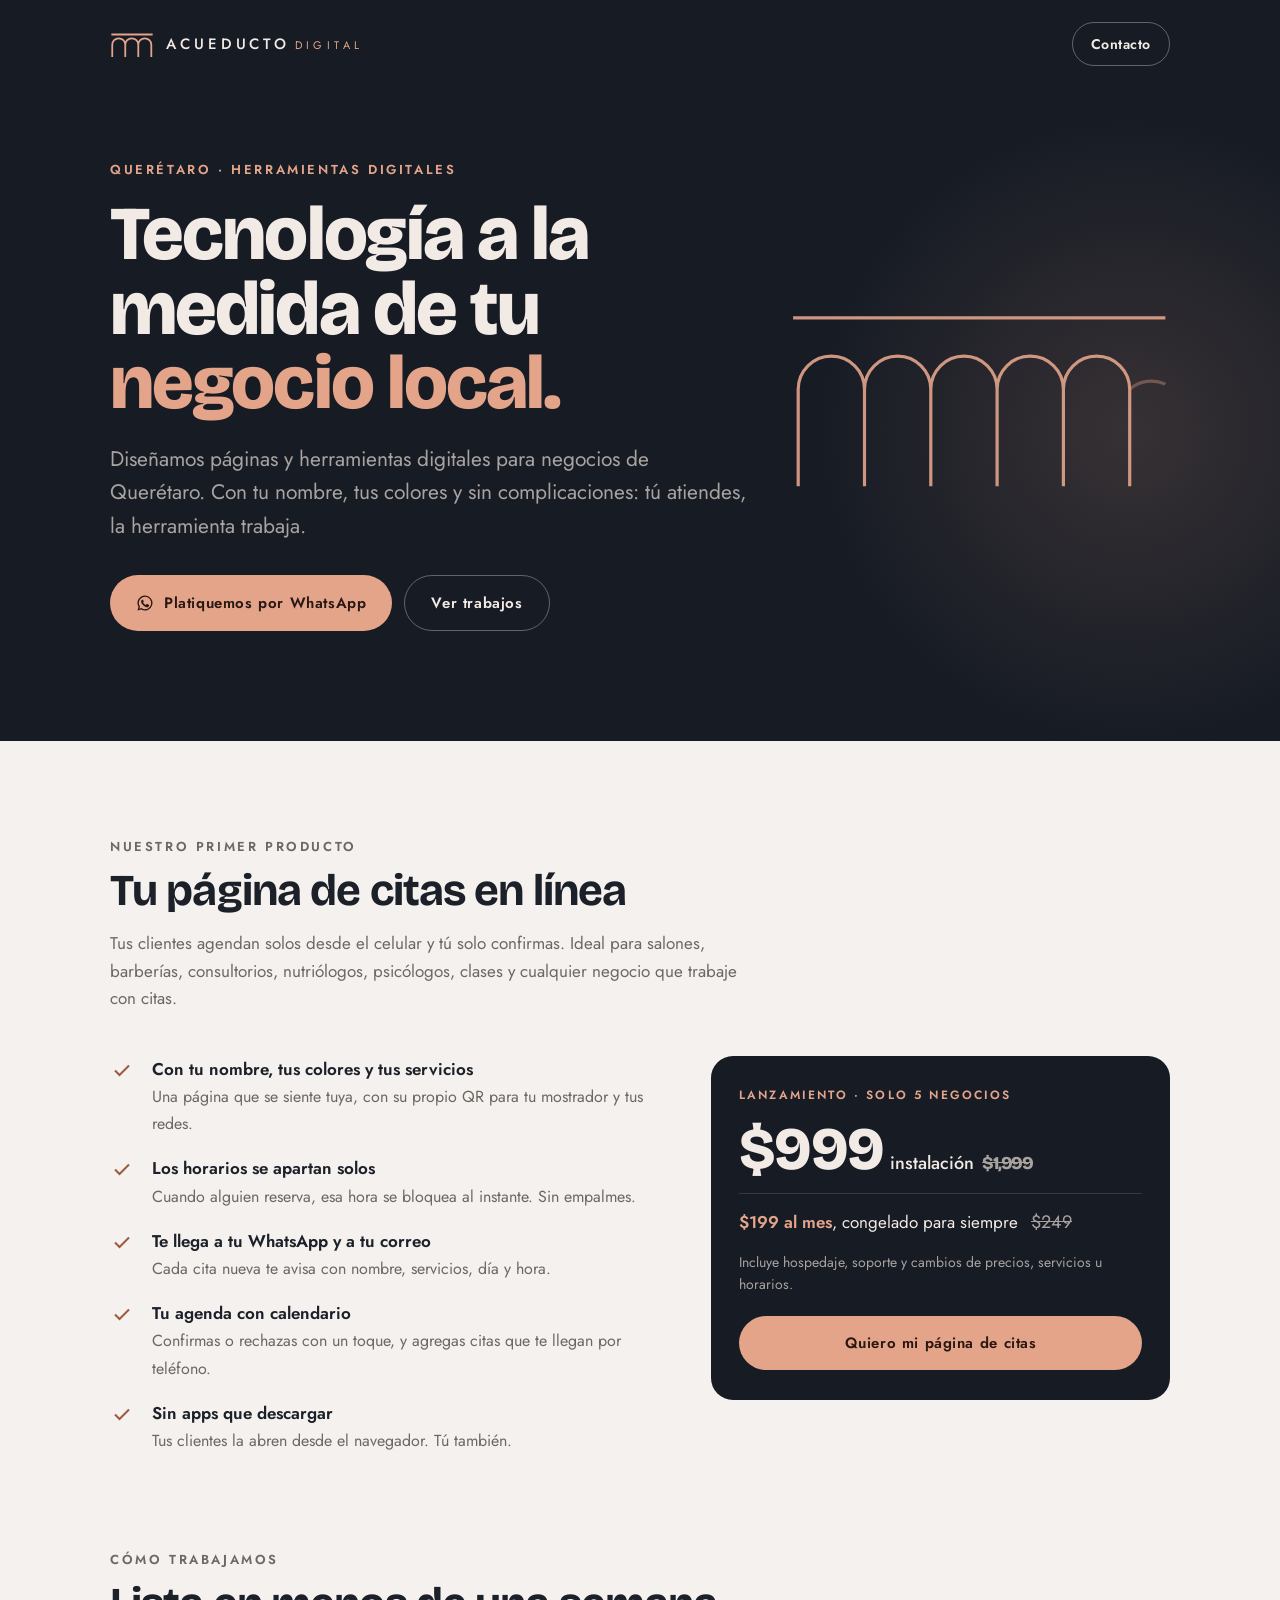
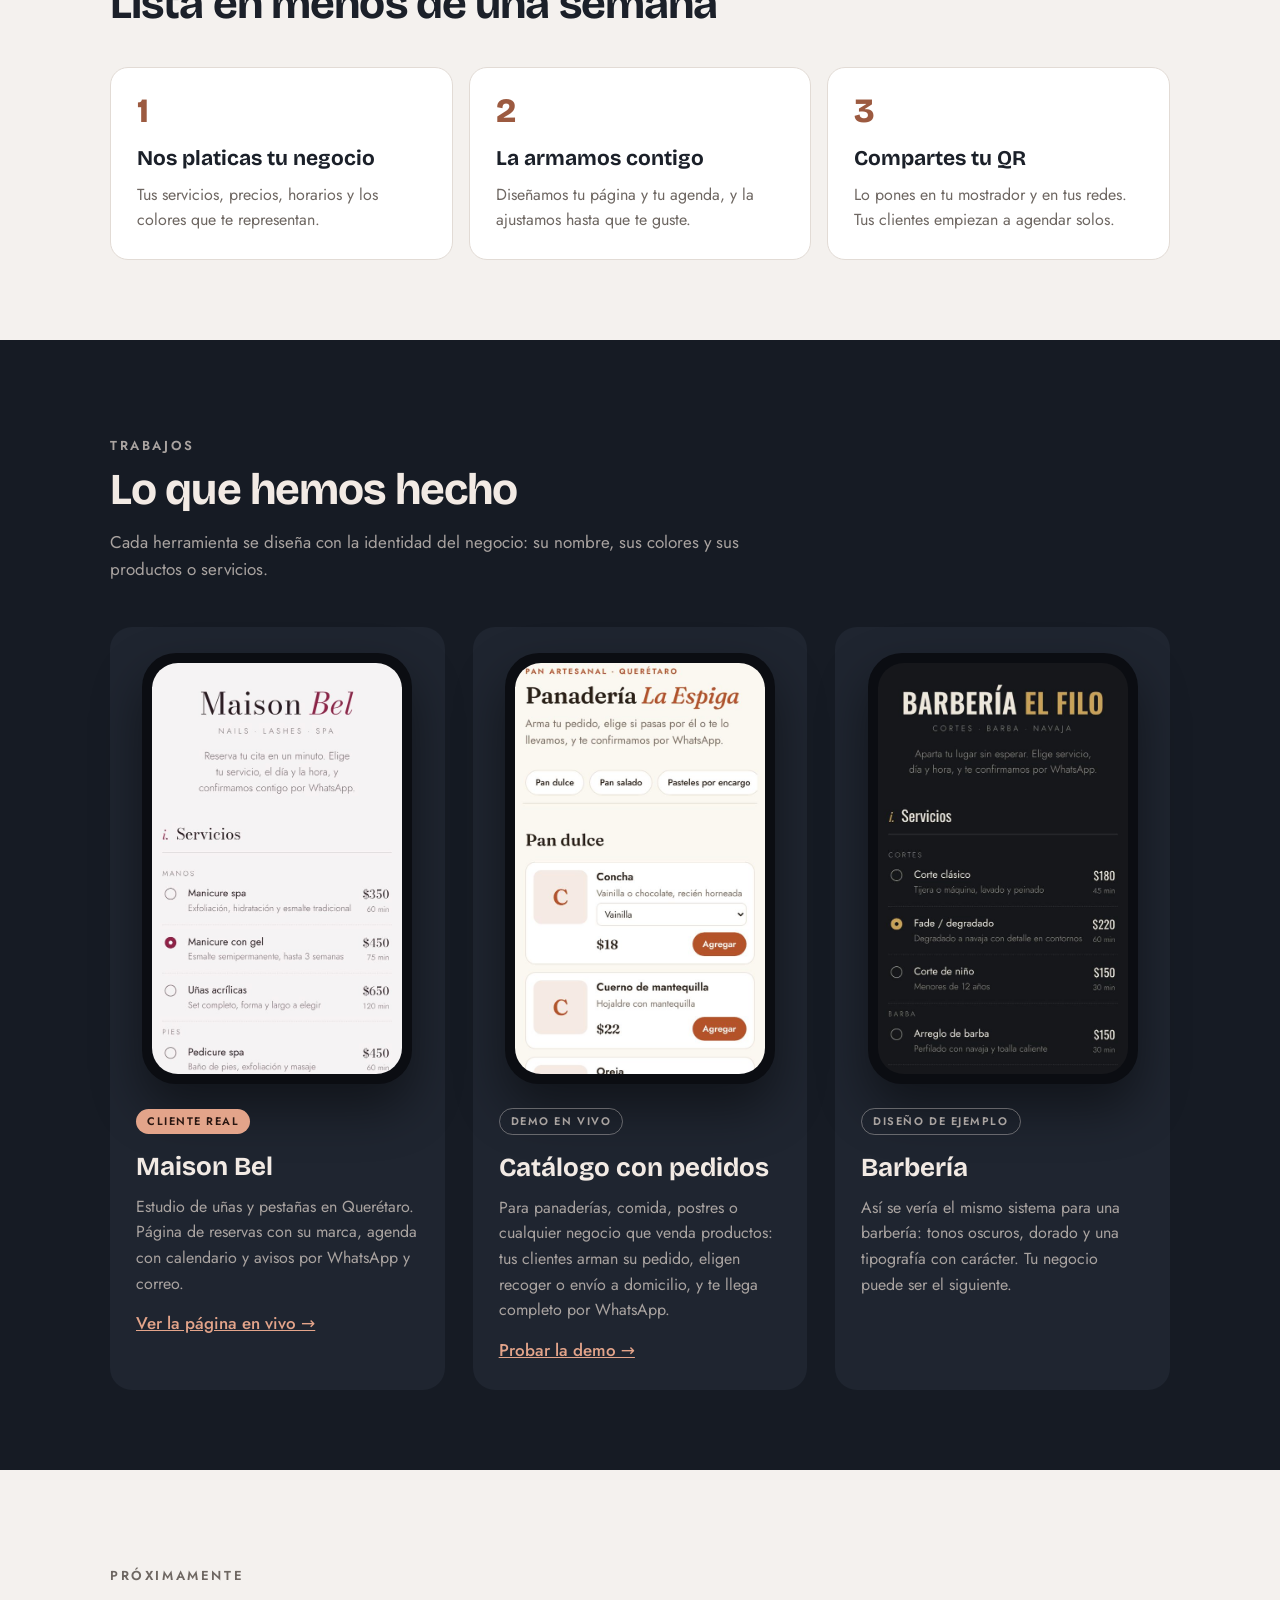
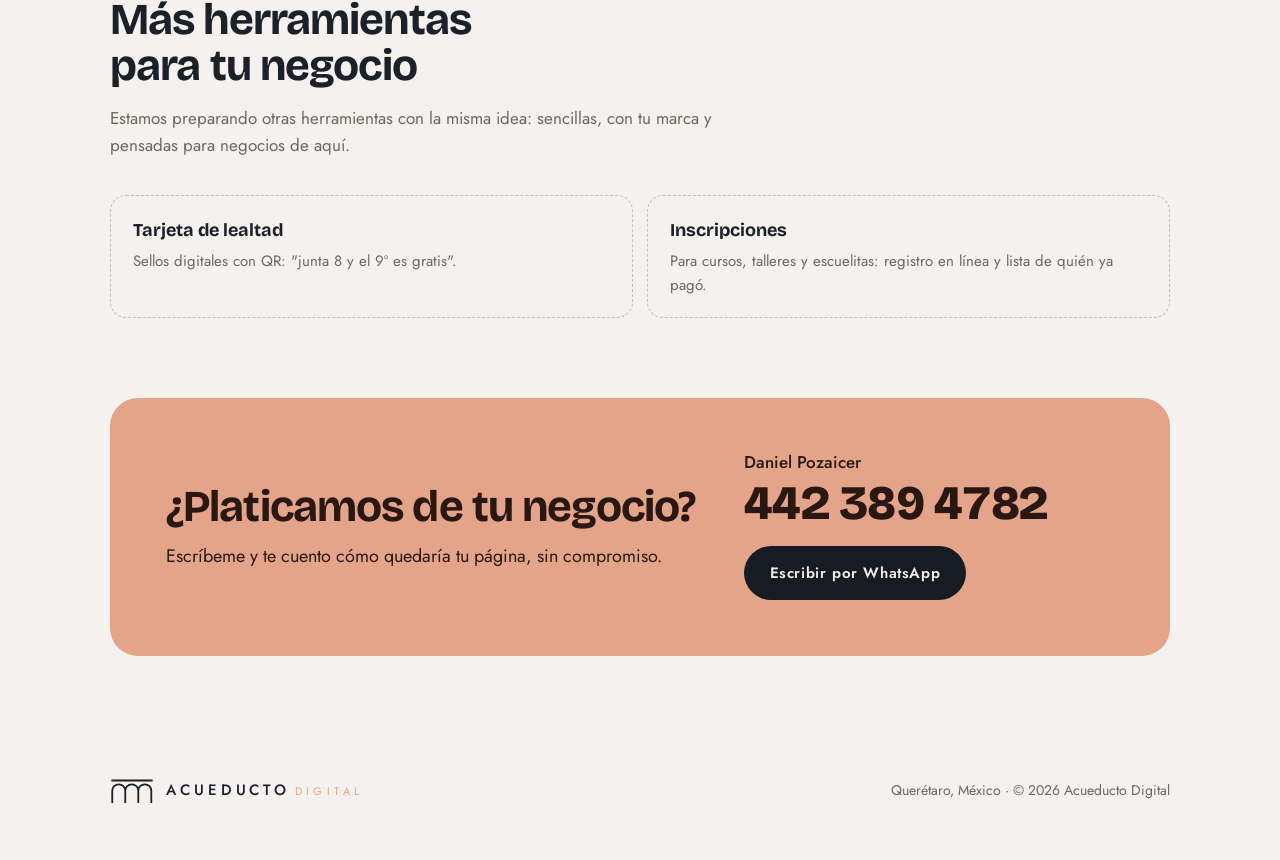
==== index.html @ 3a3e51dd "Initial files" ====
<!doctype html>
<html lang="es">
<head>
<meta charset="utf-8">
<meta name="viewport" content="width=device-width,initial-scale=1,viewport-fit=cover">
<title>Acueducto Digital · Herramientas digitales para negocios de Querétaro</title>
<meta name="description" content="Diseñamos páginas de citas y herramientas digitales a la medida para negocios de Querétaro. Con tu nombre, tus colores y sin complicaciones.">
<meta name="theme-color" content="#161B24">
<link rel="icon" href="data:image/svg+xml,%3Csvg xmlns='http://www.w3.org/2000/svg' viewBox='-12 -22 122 106'%3E%3Crect x='-12' y='-22' width='122' height='106' rx='22' fill='%23161B24'/%3E%3Cpath d='M3 10H95 M5 60V33A14.5 14.5 0 0 1 34 33V60 M34 33A14.5 14.5 0 0 1 63 33V60 M63 33A14.5 14.5 0 0 1 92 33V60' fill='none' stroke='%23E3A48A' stroke-width='6'/%3E%3C/svg%3E">
<link rel="preconnect" href="https://fonts.googleapis.com">
<link rel="preconnect" href="https://fonts.gstatic.com" crossorigin>
<link rel="stylesheet" href="https://fonts.googleapis.com/css2?family=Bricolage+Grotesque:opsz,wght@12..96,500;12..96,700;12..96,800&family=Jost:wght@300;400;500;600&display=swap">
<style>
/* Layout: noche (azul piedra) arriba, cantera clara abajo; una sola columna en celular, dos en escritorio */
:root {
  --night: #161B24;
  --night-2: #1F2530;
  --stone: #F4F1EE;
  --paper: #FFFFFF;
  --ink: #1B2029;
  --muted: #6E6762;
  --cantera: #E3A48A;
  --cantera-deep: #9C5A40;
  --on-night: #F2EAE4;
  --on-night-muted: #A9A3A0;
  --line: #E2DBD5;
  --display: "Bricolage Grotesque", "Arial Black", system-ui, sans-serif;
  --body: "Jost", "Futura", "Avenir Next", system-ui, sans-serif;
}
* { box-sizing: border-box; }
[hidden] { display: none !important; }
html { scroll-behavior: smooth; }
body { margin: 0; background: var(--stone); color: var(--ink); font-family: var(--body); font-size: 17px; line-height: 1.6; font-weight: 400; }
img { max-width: 100%; display: block; }
a { color: inherit; }
.wrap { max-width: 1100px; margin: 0 auto; padding-left: max(20px, env(safe-area-inset-left, 0px)); padding-right: max(20px, env(safe-area-inset-right, 0px)); }

/* Marca */
.brand { display: inline-flex; align-items: center; gap: 12px; text-decoration: none; }
.brand svg { width: 44px; height: auto; flex: none; }
.brand b { font-weight: 500; font-size: 15px; letter-spacing: .26em; }
.brand span { font-weight: 400; font-size: 11px; letter-spacing: .4em; color: var(--cantera); margin-left: .4em; }

/* Botones */
.btn { display: inline-flex; align-items: center; justify-content: center; gap: 10px; font-family: var(--body); font-weight: 600; font-size: 15px; letter-spacing: .04em; text-decoration: none; border-radius: 999px; padding: 15px 26px; transition: transform .15s, background .15s; }
.btn:hover { transform: translateY(-1px); }
.btn:focus-visible { outline: 2px solid var(--cantera); outline-offset: 3px; }
.btn-primary { background: var(--cantera); color: #2A1712; }
.btn-ghost { border: 1px solid rgba(242,234,228,.35); color: var(--on-night); }
.btn-dark { background: var(--night); color: var(--on-night); }
.btn svg { width: 18px; height: 18px; }

/* Encabezado + hero */
.hero { background: var(--night); color: var(--on-night); position: relative; overflow: hidden; }
.hero::after { content: ""; position: absolute; right: -200px; top: 80px; width: 700px; height: 700px; border-radius: 50%; background: radial-gradient(circle, rgba(227,164,138,.16), rgba(22,27,36,0) 65%); pointer-events: none; }
.top { display: flex; justify-content: space-between; align-items: center; gap: 16px; padding-block: 22px; position: relative; z-index: 1; }
.top .btn { padding: 10px 18px; font-size: 14px; }
.hero-grid { display: grid; gap: 40px; padding-block: 48px 72px; position: relative; z-index: 1; }
.eyebrow { font-size: 13px; font-weight: 600; letter-spacing: .2em; text-transform: uppercase; color: var(--cantera); margin: 0; }
h1 { font-family: var(--display); font-weight: 800; font-size: clamp(42px, 9vw, 76px); line-height: .98; letter-spacing: -.025em; margin: 16px 0 0; text-wrap: balance; }
h1 em { font-style: normal; color: var(--cantera); }
.lead { font-size: clamp(18px, 2.4vw, 21px); color: var(--on-night-muted); max-width: 34em; margin: 22px 0 0; }
.hero-actions { display: flex; flex-wrap: wrap; gap: 12px; margin-top: 32px; }
.arches { width: 100%; max-width: 440px; justify-self: center; align-self: center; color: var(--cantera); opacity: .9; }

/* Secciones */
section { padding-block: 80px; }
.sec-head { max-width: 640px; }
h2 { font-family: var(--display); font-weight: 700; font-size: clamp(30px, 5vw, 44px); line-height: 1.05; letter-spacing: -.02em; margin: 10px 0 0; text-wrap: balance; }
.sec-head p { color: var(--muted); margin: 16px 0 0; }
.kicker { font-size: 13px; font-weight: 600; letter-spacing: .2em; text-transform: uppercase; color: var(--cantera-deep); margin: 0; }

/* Producto */
.product { display: grid; gap: 40px; margin-top: 44px; align-items: start; }
.features { list-style: none; padding: 0; margin: 0; display: grid; gap: 18px; }
.features li { display: grid; grid-template-columns: 28px 1fr; gap: 14px; }
.features li svg { width: 24px; height: 24px; color: var(--cantera-deep); margin-top: 2px; }
.features b { display: block; font-weight: 600; }
.features span { color: var(--muted); font-size: 16px; }
.price { background: var(--night); color: var(--on-night); border-radius: 22px; padding: 30px 28px; display: flex; flex-direction: column; gap: 14px; }
.price .tagline { font-size: 12px; font-weight: 600; letter-spacing: .18em; text-transform: uppercase; color: var(--cantera); }
.price .big { font-family: var(--display); font-weight: 800; font-size: 60px; line-height: 1; letter-spacing: -.02em; }
.price .big small { font-family: var(--body); font-size: 18px; font-weight: 500; letter-spacing: 0; margin-left: 6px; }
.price s { color: var(--on-night-muted); font-size: 18px; margin-left: 8px; }
.price .row { font-size: 17px; border-top: 1px solid rgba(242,234,228,.14); padding-top: 14px; }
.price .row b { color: var(--cantera); font-weight: 600; }
.price .note { font-size: 14px; color: var(--on-night-muted); margin: 0; }
.price .btn { margin-top: 6px; }

/* Cómo funciona */
.steps { display: grid; gap: 16px; margin-top: 40px; counter-reset: s; }
.step { background: var(--paper); border: 1px solid var(--line); border-radius: 18px; padding: 26px; }
.step .n { font-family: var(--display); font-weight: 800; font-size: 34px; color: var(--cantera-deep); line-height: 1; }
.step h3 { font-family: var(--display); font-weight: 700; font-size: 21px; margin: 14px 0 6px; }
.step p { margin: 0; color: var(--muted); font-size: 16px; }

/* Trabajos */
.work { background: var(--night); color: var(--on-night); }
.work .sec-head p { color: var(--on-night-muted); }
.work .kicker { color: var(--cantera); }
.cases { display: grid; gap: 28px; margin-top: 44px; }
.case { background: var(--night-2); border-radius: 22px; padding: 26px; display: grid; gap: 22px; align-content: start; }
.case .phone { background: #0b0d12; border-radius: 34px; padding: 10px; width: 100%; max-width: 270px; justify-self: center; box-shadow: 0 24px 50px rgba(0,0,0,.45); }
.case .phone .screen { border-radius: 26px; overflow: hidden; aspect-ratio: 390 / 640; position: relative; }
.case .phone img { position: absolute; inset: 0; width: 100%; height: 100%; object-fit: cover; object-position: top; }
.case .badge { display: inline-block; font-size: 11px; font-weight: 600; letter-spacing: .14em; text-transform: uppercase; border-radius: 999px; padding: 4px 11px; }
.badge.real { background: var(--cantera); color: #2A1712; }
.badge.demo { border: 1px solid rgba(242,234,228,.35); color: var(--on-night-muted); }
.case h3 { font-family: var(--display); font-weight: 700; font-size: 26px; margin: 12px 0 6px; }
.case p { margin: 0; color: var(--on-night-muted); font-size: 16px; }
.case a.link { display: inline-block; margin-top: 14px; color: var(--cantera); font-weight: 500; }

/* Próximamente */
.more { display: grid; gap: 14px; margin-top: 36px; }
.more div { border: 1px dashed #CBBFB6; border-radius: 16px; padding: 20px 22px; }
.more b { font-family: var(--display); font-weight: 700; font-size: 18px; }
.more span { display: block; color: var(--muted); font-size: 15px; margin-top: 4px; }

/* Contacto */
.contact { background: var(--cantera); color: #2A1712; border-radius: 28px; padding: 44px 30px; display: grid; gap: 22px; }
.contact h2 { margin: 0; }
.contact p { margin: 0; font-size: 18px; }
.contact .who { font-family: var(--display); font-weight: 800; font-size: clamp(32px, 6vw, 48px); line-height: 1.05; letter-spacing: -.01em; font-variant-numeric: tabular-nums; }
.contact .who small { display: block; font-family: var(--body); font-weight: 500; font-size: 17px; letter-spacing: 0; margin-bottom: 6px; }
.contact .acts { display: flex; flex-wrap: wrap; gap: 12px; }

footer { padding-block: 40px 56px; color: var(--muted); font-size: 14px; display: flex; flex-wrap: wrap; gap: 14px; justify-content: space-between; align-items: center; }
footer .brand b { color: var(--ink); }

@media (min-width: 820px) {
  .hero-grid { grid-template-columns: 1.25fr .75fr; padding-block: 72px 110px; }
  .product { grid-template-columns: 1.1fr .9fr; }
  .steps { grid-template-columns: repeat(3, 1fr); }
  .cases { grid-template-columns: repeat(3, 1fr); }
  .case { grid-template-columns: 1fr; }
  .more { grid-template-columns: repeat(2, 1fr); }
  .contact { grid-template-columns: 1.2fr .8fr; align-items: center; padding: 56px; }
}
@media (prefers-reduced-motion: reduce) { html { scroll-behavior: auto; } .btn { transition: none; } }
</style>
</head>
<body>

<header class="hero">
  <div class="wrap">
    <div class="top">
      <a class="brand" href="#" aria-label="Acueducto Digital, inicio">
        <svg viewBox="0 0 98 62" aria-hidden="true"><path d="M3 10H95 M5 60V33A14.5 14.5 0 0 1 34 33V60 M34 33A14.5 14.5 0 0 1 63 33V60 M63 33A14.5 14.5 0 0 1 92 33V60" fill="none" stroke="#E3A48A" stroke-width="4"/></svg>
        <b>ACUEDUCTO<span>DIGITAL</span></b>
      </a>
      <a class="btn btn-ghost" href="#contacto">Contacto</a>
    </div>
    <div class="hero-grid">
      <div>
        <p class="eyebrow">Querétaro · Herramientas digitales</p>
        <h1>Tecnología a la medida de tu <em>negocio local.</em></h1>
        <p class="lead">Diseñamos páginas y herramientas digitales para negocios de Querétaro. Con tu nombre, tus colores y sin complicaciones: tú atiendes, la herramienta trabaja.</p>
        <div class="hero-actions">
          <a class="btn btn-primary wa" href="#" target="_blank" rel="noopener">
            <svg viewBox="0 0 24 24" fill="currentColor" aria-hidden="true"><path d="M12 2a10 10 0 0 0-8.6 15.1L2 22l5-1.3A10 10 0 1 0 12 2Zm0 18.2a8.2 8.2 0 0 1-4.2-1.2l-.3-.2-3 .8.8-2.9-.2-.3A8.2 8.2 0 1 1 12 20.2Zm4.5-6.1c-.2-.1-1.5-.7-1.7-.8-.2-.1-.4-.1-.6.1l-.8 1c-.1.2-.3.2-.5.1a6.7 6.7 0 0 1-3.3-2.9c-.3-.4.2-.4.7-1.3.1-.2 0-.3 0-.4l-.8-1.8c-.2-.5-.4-.4-.6-.4h-.5a1 1 0 0 0-.7.3 3 3 0 0 0-.9 2.2 5.2 5.2 0 0 0 1.1 2.7 11.8 11.8 0 0 0 4.5 4c1.7.7 2.3.8 3.1.6.5-.1 1.5-.6 1.7-1.2.2-.6.2-1.1.2-1.2-.1-.1-.2-.2-.4-.3Z"/></svg>
            Platiquemos por WhatsApp
          </a>
          <a class="btn btn-ghost" href="#trabajos">Ver trabajos</a>
        </div>
      </div>
      <svg class="arches" viewBox="0 0 300 150" aria-hidden="true">
        <path d="M4 14H296" fill="none" stroke="currentColor" stroke-width="2.5"/>
        <path d="M8 146V70A26 26 0 0 1 60 70V146 M60 70A26 26 0 0 1 112 70V146 M112 70A26 26 0 0 1 164 70V146 M164 70A26 26 0 0 1 216 70V146 M216 70A26 26 0 0 1 268 70V146" fill="none" stroke="currentColor" stroke-width="2.5"/>
        <path d="M268 70A26 26 0 0 1 296 66" fill="none" stroke="currentColor" stroke-width="2.5" opacity=".4"/>
      </svg>
    </div>
  </div>
</header>

<main>
  <section id="citas">
    <div class="wrap">
      <div class="sec-head">
        <p class="kicker">Nuestro primer producto</p>
        <h2>Tu página de citas en línea</h2>
        <p>Tus clientes agendan solos desde el celular y tú solo confirmas. Ideal para salones, barberías, consultorios, nutriólogos, psicólogos, clases y cualquier negocio que trabaje con citas.</p>
      </div>
      <div class="product">
        <ul class="features">
          <li><svg viewBox="0 0 24 24" fill="none" stroke="currentColor" stroke-width="2"><path d="M5 12.5l4.5 4.5L19 7.5"/></svg><div><b>Con tu nombre, tus colores y tus servicios</b><span>Una página que se siente tuya, con su propio QR para tu mostrador y tus redes.</span></div></li>
          <li><svg viewBox="0 0 24 24" fill="none" stroke="currentColor" stroke-width="2"><path d="M5 12.5l4.5 4.5L19 7.5"/></svg><div><b>Los horarios se apartan solos</b><span>Cuando alguien reserva, esa hora se bloquea al instante. Sin empalmes.</span></div></li>
          <li><svg viewBox="0 0 24 24" fill="none" stroke="currentColor" stroke-width="2"><path d="M5 12.5l4.5 4.5L19 7.5"/></svg><div><b>Te llega a tu WhatsApp y a tu correo</b><span>Cada cita nueva te avisa con nombre, servicios, día y hora.</span></div></li>
          <li><svg viewBox="0 0 24 24" fill="none" stroke="currentColor" stroke-width="2"><path d="M5 12.5l4.5 4.5L19 7.5"/></svg><div><b>Tu agenda con calendario</b><span>Confirmas o rechazas con un toque, y agregas citas que te llegan por teléfono.</span></div></li>
          <li><svg viewBox="0 0 24 24" fill="none" stroke="currentColor" stroke-width="2"><path d="M5 12.5l4.5 4.5L19 7.5"/></svg><div><b>Sin apps que descargar</b><span>Tus clientes la abren desde el navegador. Tú también.</span></div></li>
        </ul>
        <div class="price">
          <span class="tagline">Lanzamiento · solo 5 negocios</span>
          <div class="big">$999<small>instalación</small><s>$1,999</s></div>
          <div class="row"><b>$199 al mes</b>, congelado para siempre <s>$249</s></div>
          <p class="note">Incluye hospedaje, soporte y cambios de precios, servicios u horarios.</p>
          <a class="btn btn-primary wa" data-msg="Hola Daniel, me interesa la página de citas para mi negocio." href="#" target="_blank" rel="noopener">Quiero mi página de citas</a>
        </div>
      </div>
    </div>
  </section>

  <section style="padding-top:0">
    <div class="wrap">
      <div class="sec-head">
        <p class="kicker">Cómo trabajamos</p>
        <h2>Lista en menos de una semana</h2>
      </div>
      <div class="steps">
        <div class="step"><div class="n">1</div><h3>Nos platicas tu negocio</h3><p>Tus servicios, precios, horarios y los colores que te representan.</p></div>
        <div class="step"><div class="n">2</div><h3>La armamos contigo</h3><p>Diseñamos tu página y tu agenda, y la ajustamos hasta que te guste.</p></div>
        <div class="step"><div class="n">3</div><h3>Compartes tu QR</h3><p>Lo pones en tu mostrador y en tus redes. Tus clientes empiezan a agendar solos.</p></div>
      </div>
    </div>
  </section>

  <section class="work" id="trabajos">
    <div class="wrap">
      <div class="sec-head">
        <p class="kicker">Trabajos</p>
        <h2>Lo que hemos hecho</h2>
        <p>Cada herramienta se diseña con la identidad del negocio: su nombre, sus colores y sus productos o servicios.</p>
      </div>
      <div class="cases">
        <article class="case">
          <div class="phone"><div class="screen"><img src="img/maison-bel.jpg" alt="Página de reservas de Maison Bel: servicios de manos, pies y pestañas con precios" loading="lazy"></div></div>
          <div>
            <span class="badge real">Cliente real</span>
            <h3>Maison Bel</h3>
            <p>Estudio de uñas y pestañas en Querétaro. Página de reservas con su marca, agenda con calendario y avisos por WhatsApp y correo.</p>
            <a class="link" href="https://maisonbel.netlify.app" target="_blank" rel="noopener">Ver la página en vivo →</a>
          </div>
        </article>
        <article class="case">
          <div class="phone"><div class="screen"><img src="img/catalogo-ejemplo.jpg" alt="Catálogo de ejemplo de una panadería con productos, precios y botón para agregar" loading="lazy"></div></div>
          <div>
            <span class="badge demo">Demo en vivo</span>
            <h3>Catálogo con pedidos</h3>
            <p>Para panaderías, comida, postres o cualquier negocio que venda productos: tus clientes arman su pedido, eligen recoger o envío a domicilio, y te llega completo por WhatsApp.</p>
            <a class="link" href="https://la-espiga.pages.dev" target="_blank" rel="noopener">Probar la demo →</a>
          </div>
        </article>
        <article class="case">
          <div class="phone"><div class="screen"><img src="img/barberia-ejemplo.jpg" alt="Diseño de ejemplo para una barbería: cortes, fade y barba con precios" loading="lazy"></div></div>
          <div>
            <span class="badge demo">Diseño de ejemplo</span>
            <h3>Barbería</h3>
            <p>Así se vería el mismo sistema para una barbería: tonos oscuros, dorado y una tipografía con carácter. Tu negocio puede ser el siguiente.</p>
          </div>
        </article>
      </div>
    </div>
  </section>

  <section>
    <div class="wrap">
      <div class="sec-head">
        <p class="kicker">Próximamente</p>
        <h2>Más herramientas para tu negocio</h2>
        <p>Estamos preparando otras herramientas con la misma idea: sencillas, con tu marca y pensadas para negocios de aquí.</p>
      </div>
      <div class="more">
        <div><b>Tarjeta de lealtad</b><span>Sellos digitales con QR: "junta 8 y el 9º es gratis".</span></div>
        <div><b>Inscripciones</b><span>Para cursos, talleres y escuelitas: registro en línea y lista de quién ya pagó.</span></div>
      </div>
    </div>
  </section>

  <section id="contacto" style="padding-top:0">
    <div class="wrap">
      <div class="contact">
        <div>
          <h2>¿Platicamos de tu negocio?</h2>
          <p style="margin-top:12px">Escríbeme y te cuento cómo quedaría tu página, sin compromiso.</p>
        </div>
        <div style="display:grid;gap:18px">
          <div class="who"><small>Daniel Pozaicer</small>442 389 4782</div>
          <div class="acts">
            <a class="btn btn-dark wa" href="#" target="_blank" rel="noopener">Escribir por WhatsApp</a>
          </div>
        </div>
      </div>
    </div>
  </section>
</main>

<footer class="wrap">
  <a class="brand" href="#" aria-label="Acueducto Digital">
    <svg viewBox="0 0 98 62" aria-hidden="true"><path d="M3 10H95 M5 60V33A14.5 14.5 0 0 1 34 33V60 M34 33A14.5 14.5 0 0 1 63 33V60 M63 33A14.5 14.5 0 0 1 92 33V60" fill="none" stroke="#1B2029" stroke-width="4"/></svg>
    <b>ACUEDUCTO<span>DIGITAL</span></b>
  </a>
  <span>Querétaro, México · © <span id="yr"></span> Acueducto Digital</span>
</footer>

<script>
const WA = "524423894782";
const DEFAULT_MSG = "Hola Daniel, vi la página de Acueducto Digital y me gustaría saber más.";
document.querySelectorAll("a.wa").forEach(a => {
  a.href = "https://wa.me/" + WA + "?text=" + encodeURIComponent(a.dataset.msg || DEFAULT_MSG);
});
document.getElementById("yr").textContent = new Date().getFullYear();
</script>
</body>
</html>
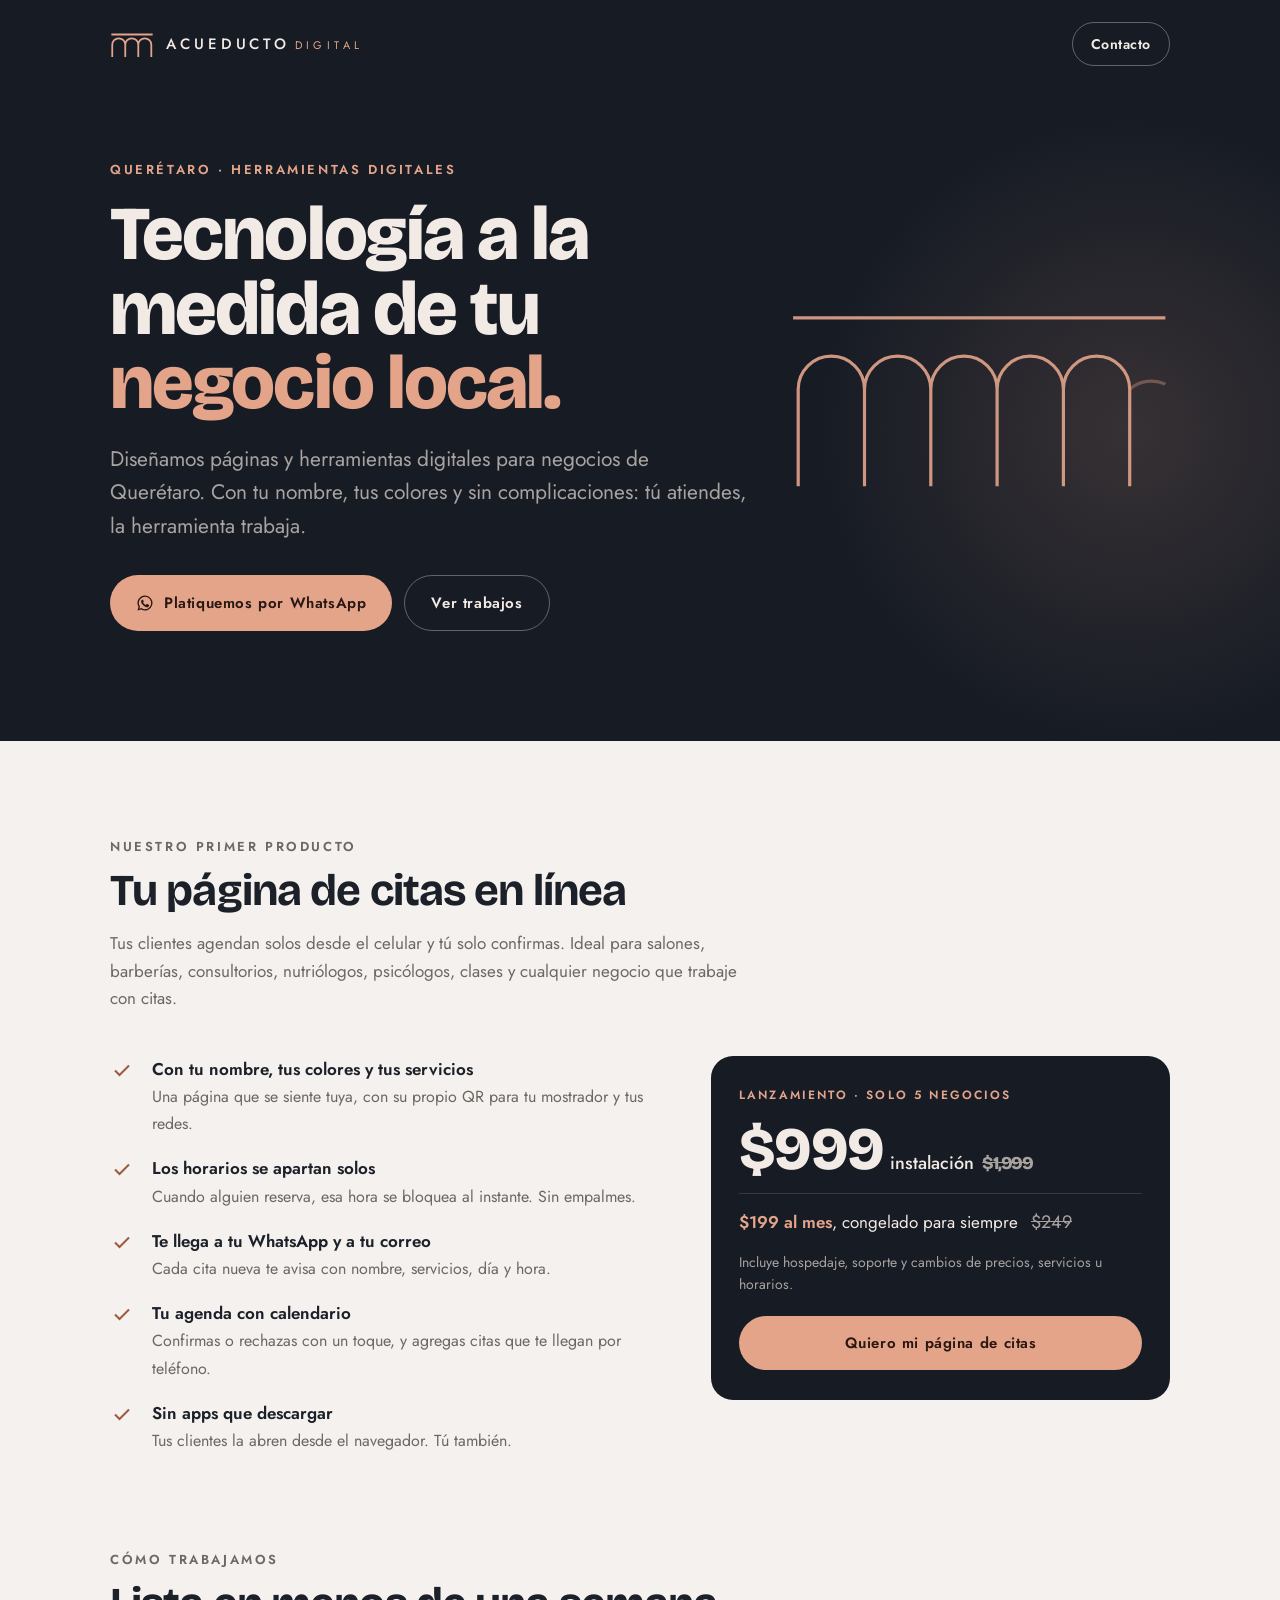
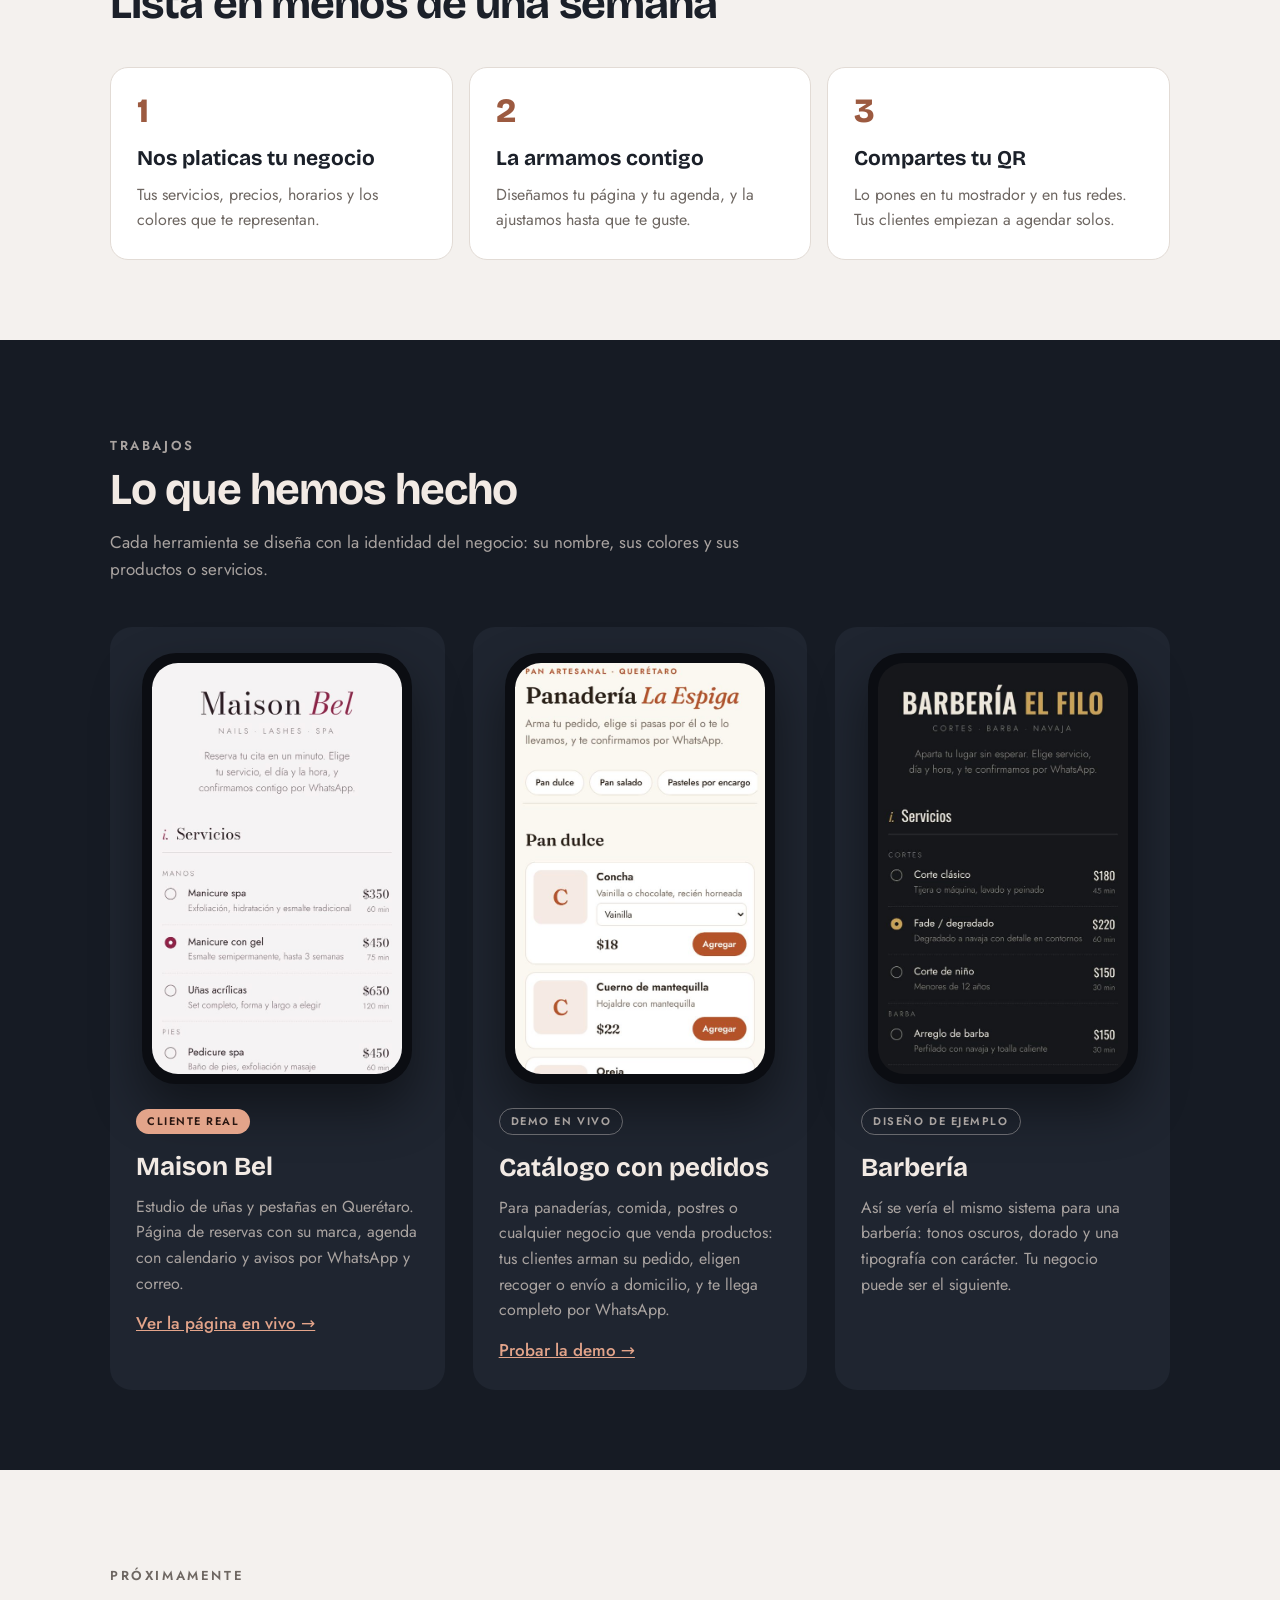
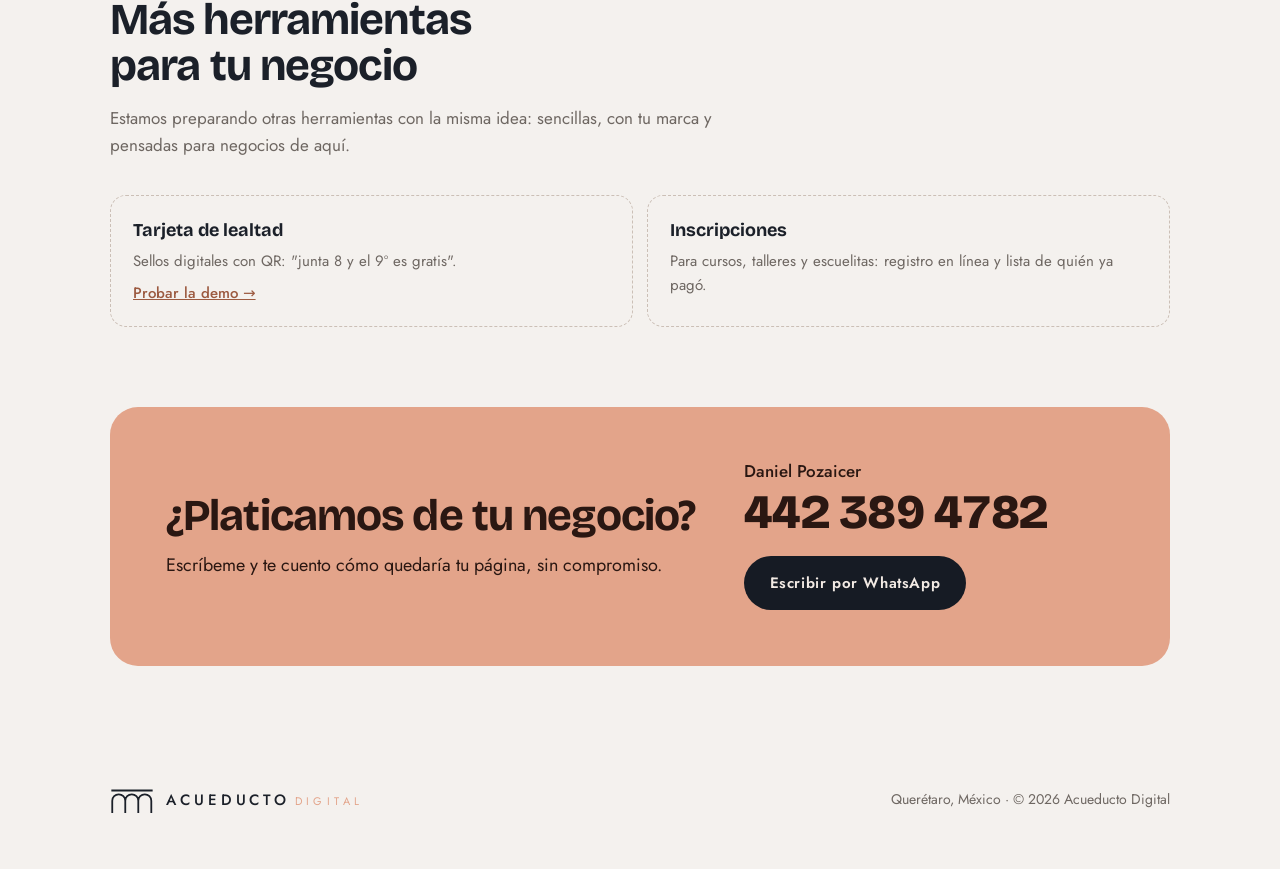
==== commit 6d3bd981: "Add loyalty punch card prototype (Tarjeta de lealtad) Standalone demo with customer and register vie" ====
--- a/index.html
+++ b/index.html
@@ -259,7 +259,7 @@
         <p>Estamos preparando otras herramientas con la misma idea: sencillas, con tu marca y pensadas para negocios de aquí.</p>
       </div>
       <div class="more">
-        <div><b>Tarjeta de lealtad</b><span>Sellos digitales con QR: "junta 8 y el 9º es gratis".</span></div>
+        <div><b>Tarjeta de lealtad</b><span>Sellos digitales con QR: "junta 8 y el 9º es gratis".</span><a href="tarjeta-lealtad/" style="display:inline-block;margin-top:8px;color:var(--cantera-deep);font-weight:500;font-size:15px">Probar la demo →</a></div>
         <div><b>Inscripciones</b><span>Para cursos, talleres y escuelitas: registro en línea y lista de quién ya pagó.</span></div>
       </div>
     </div>
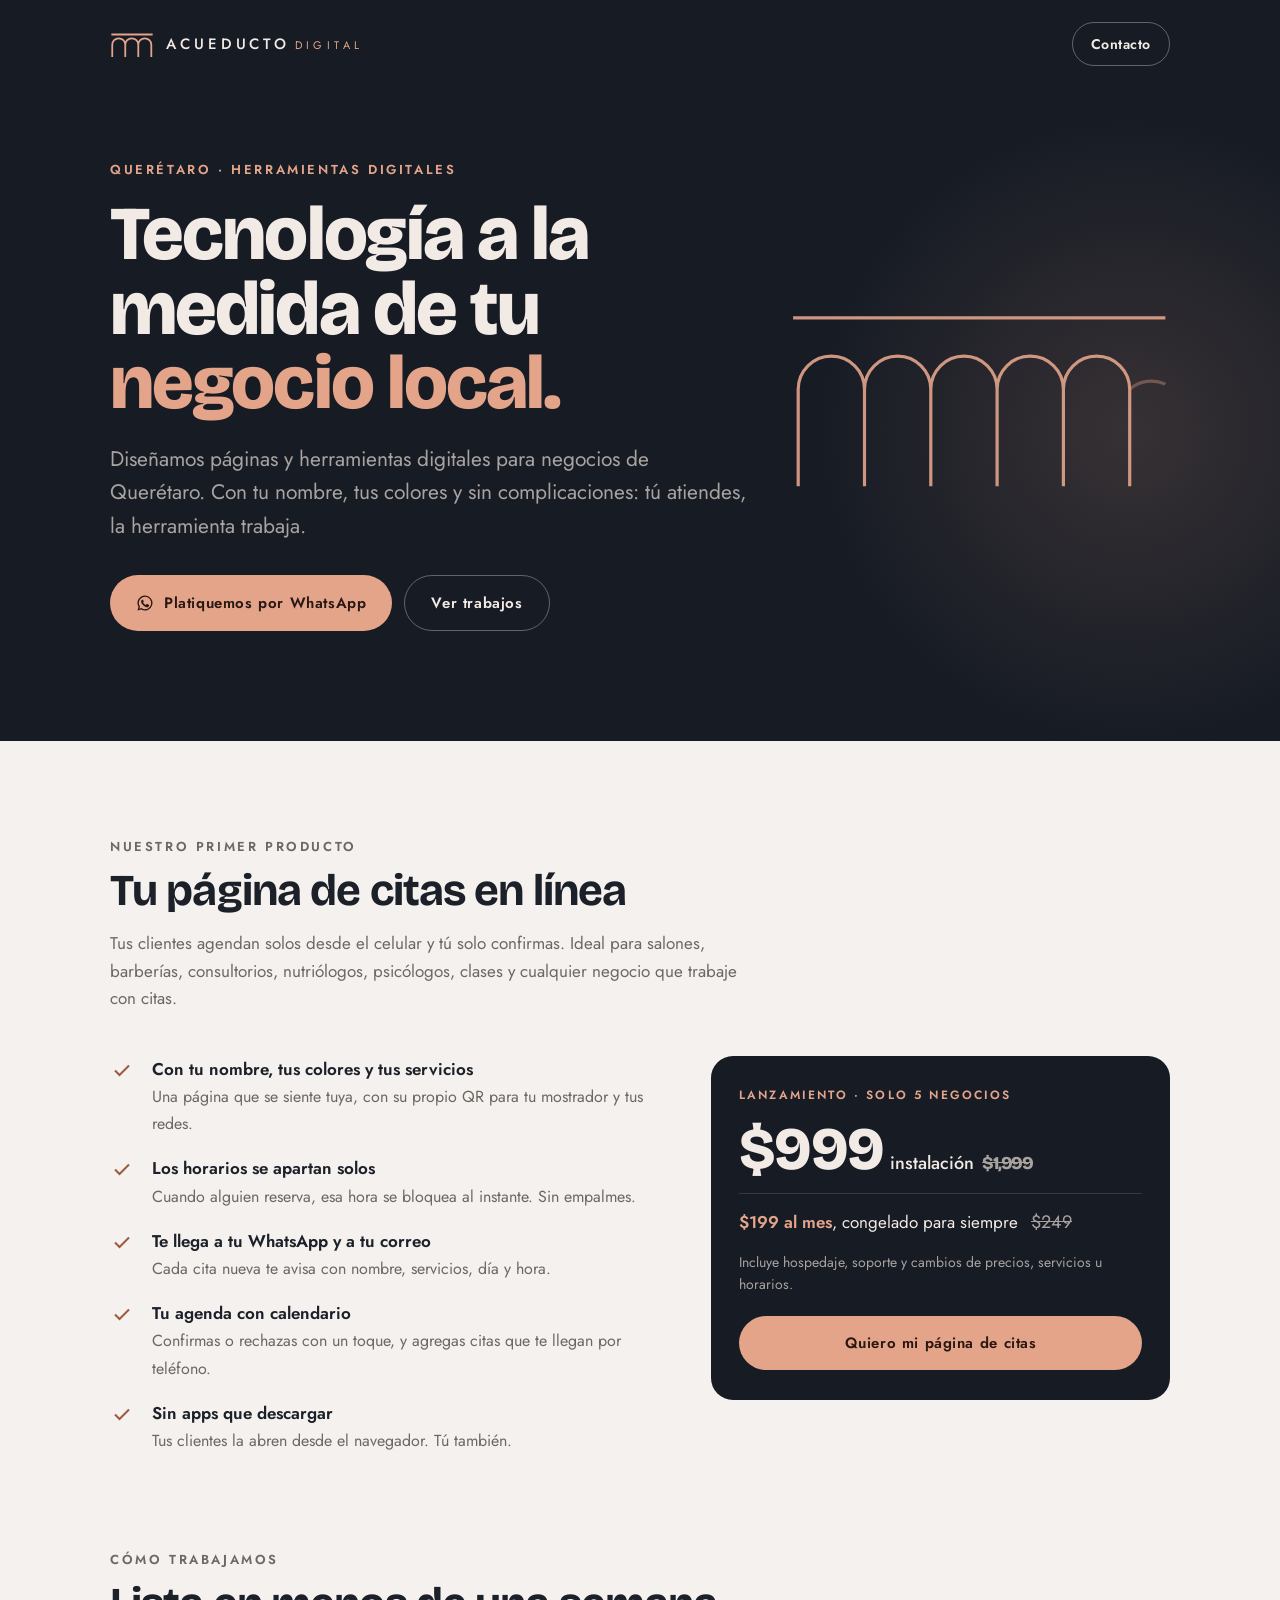
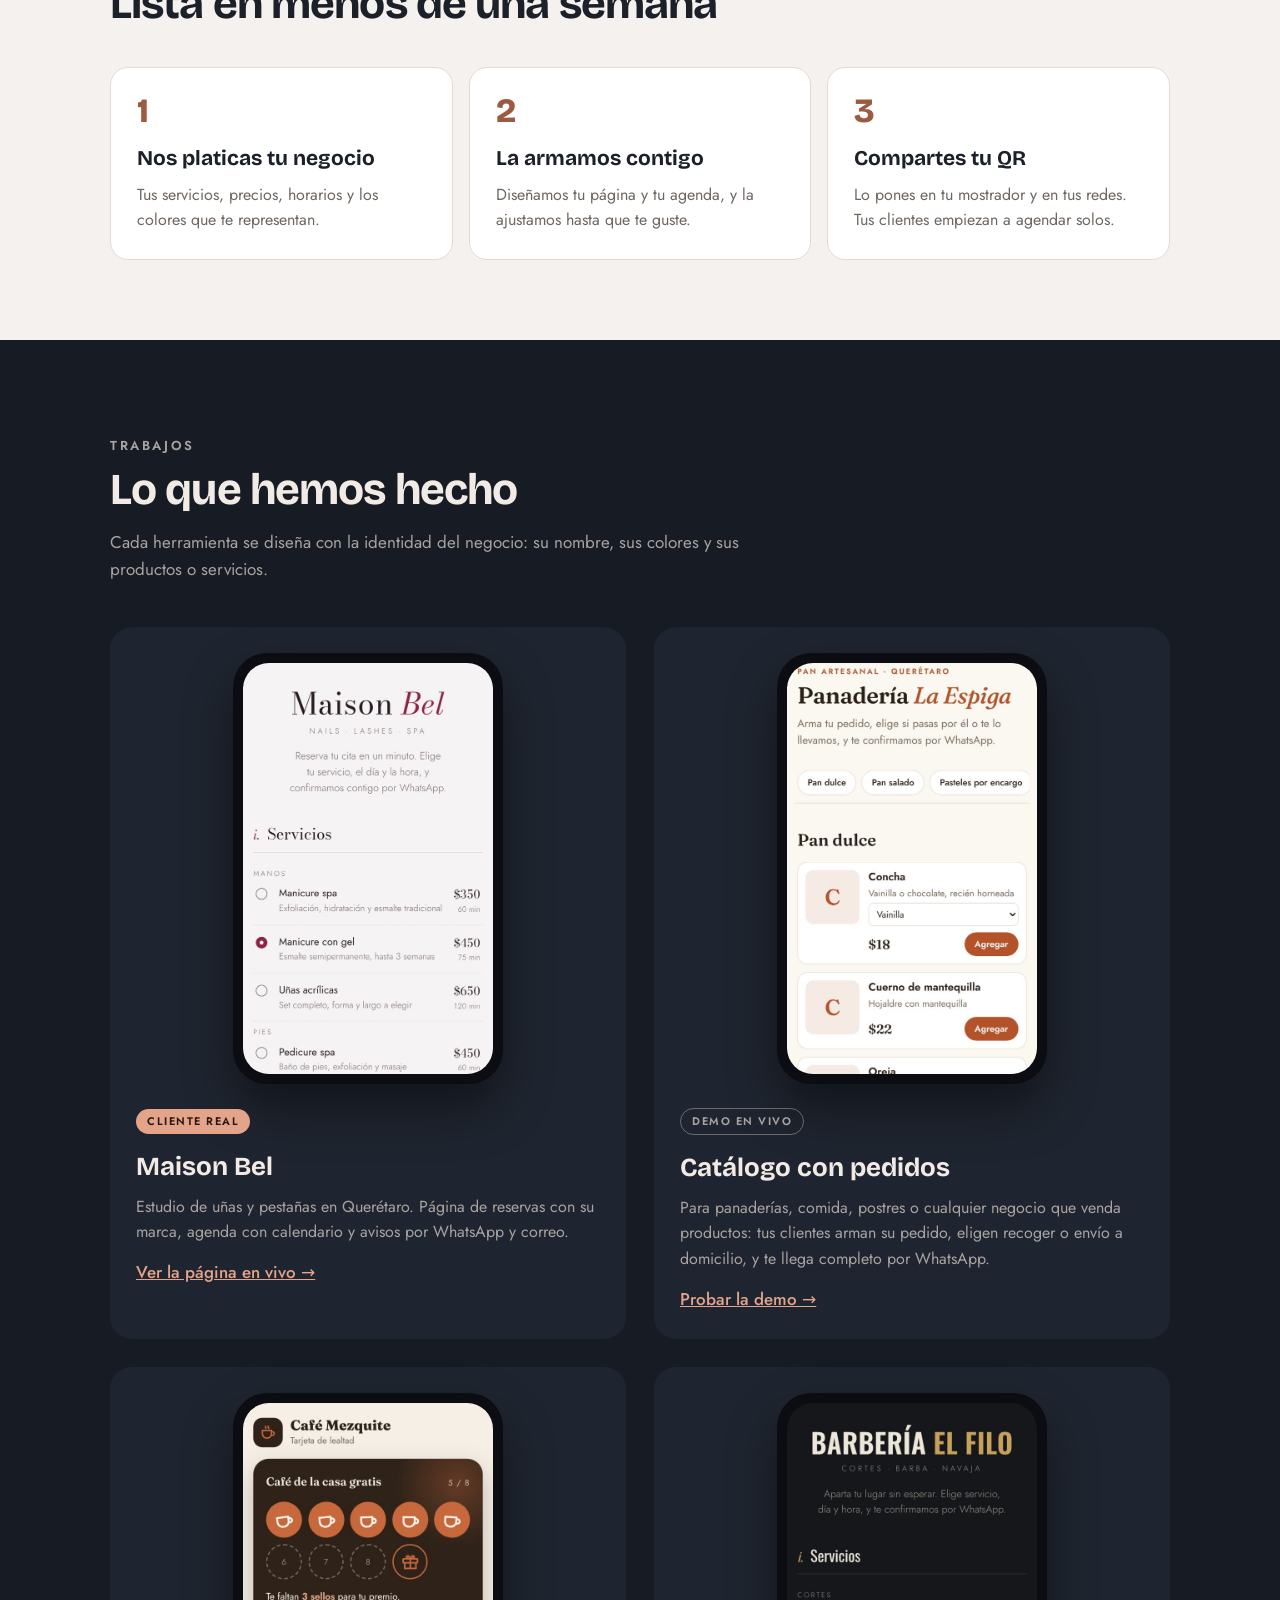
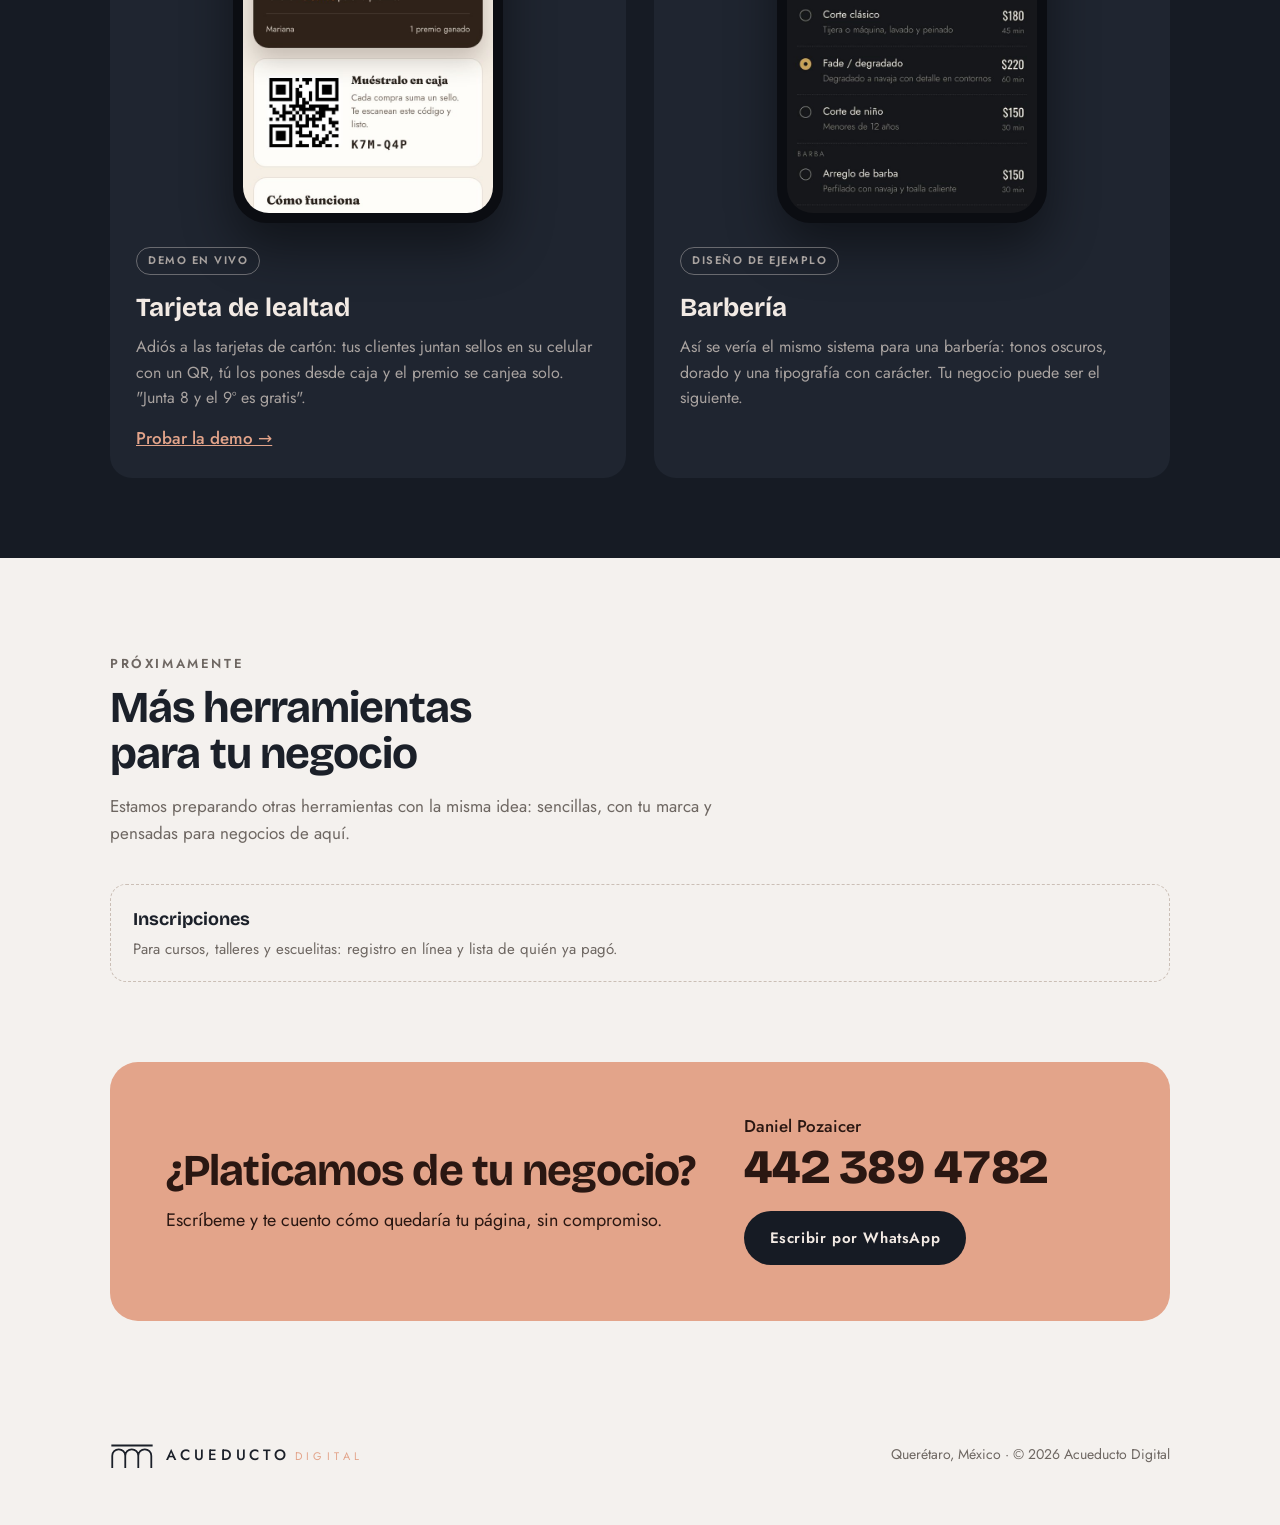
==== commit 5fcc8f75: "Feature the loyalty card demo in the Trabajos section Adds a phone screenshot card for the Tarjeta d" ====
--- a/index.html
+++ b/index.html
@@ -131,9 +131,8 @@
   .hero-grid { grid-template-columns: 1.25fr .75fr; padding-block: 72px 110px; }
   .product { grid-template-columns: 1.1fr .9fr; }
   .steps { grid-template-columns: repeat(3, 1fr); }
-  .cases { grid-template-columns: repeat(3, 1fr); }
+  .cases { grid-template-columns: repeat(2, 1fr); }
   .case { grid-template-columns: 1fr; }
-  .more { grid-template-columns: repeat(2, 1fr); }
   .contact { grid-template-columns: 1.2fr .8fr; align-items: center; padding: 56px; }
 }
 @media (prefers-reduced-motion: reduce) { html { scroll-behavior: auto; } .btn { transition: none; } }
@@ -240,6 +239,15 @@
           </div>
         </article>
         <article class="case">
+          <div class="phone"><div class="screen"><img src="img/lealtad-ejemplo.jpg" alt="Tarjeta de lealtad de ejemplo de una cafetería: 5 de 8 sellos y un código QR para mostrar en caja" loading="lazy"></div></div>
+          <div>
+            <span class="badge demo">Demo en vivo</span>
+            <h3>Tarjeta de lealtad</h3>
+            <p>Adiós a las tarjetas de cartón: tus clientes juntan sellos en su celular con un QR, tú los pones desde caja y el premio se canjea solo. "Junta 8 y el 9º es gratis".</p>
+            <a class="link" href="tarjeta-lealtad/">Probar la demo →</a>
+          </div>
+        </article>
+        <article class="case">
           <div class="phone"><div class="screen"><img src="img/barberia-ejemplo.jpg" alt="Diseño de ejemplo para una barbería: cortes, fade y barba con precios" loading="lazy"></div></div>
           <div>
             <span class="badge demo">Diseño de ejemplo</span>
@@ -259,7 +267,6 @@
         <p>Estamos preparando otras herramientas con la misma idea: sencillas, con tu marca y pensadas para negocios de aquí.</p>
       </div>
       <div class="more">
-        <div><b>Tarjeta de lealtad</b><span>Sellos digitales con QR: "junta 8 y el 9º es gratis".</span><a href="tarjeta-lealtad/" style="display:inline-block;margin-top:8px;color:var(--cantera-deep);font-weight:500;font-size:15px">Probar la demo →</a></div>
         <div><b>Inscripciones</b><span>Para cursos, talleres y escuelitas: registro en línea y lista de quién ya pagó.</span></div>
       </div>
     </div>
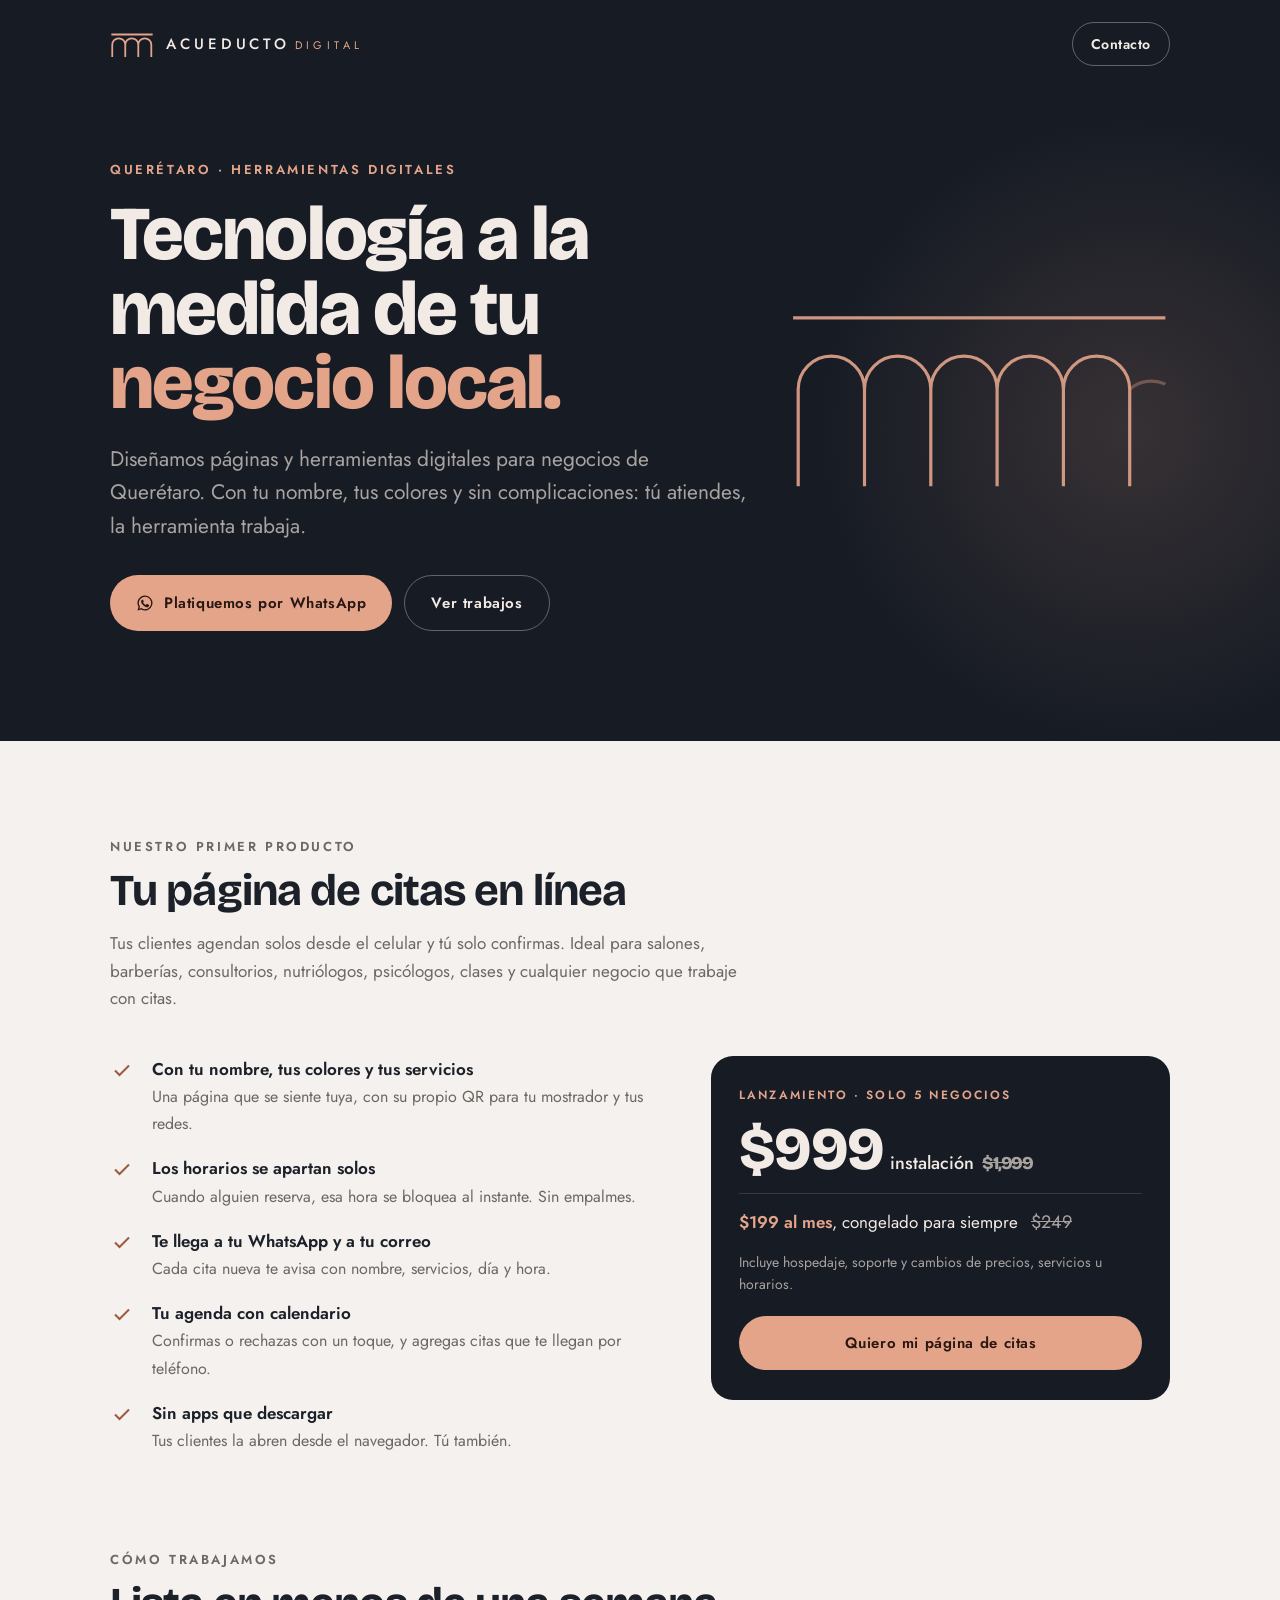
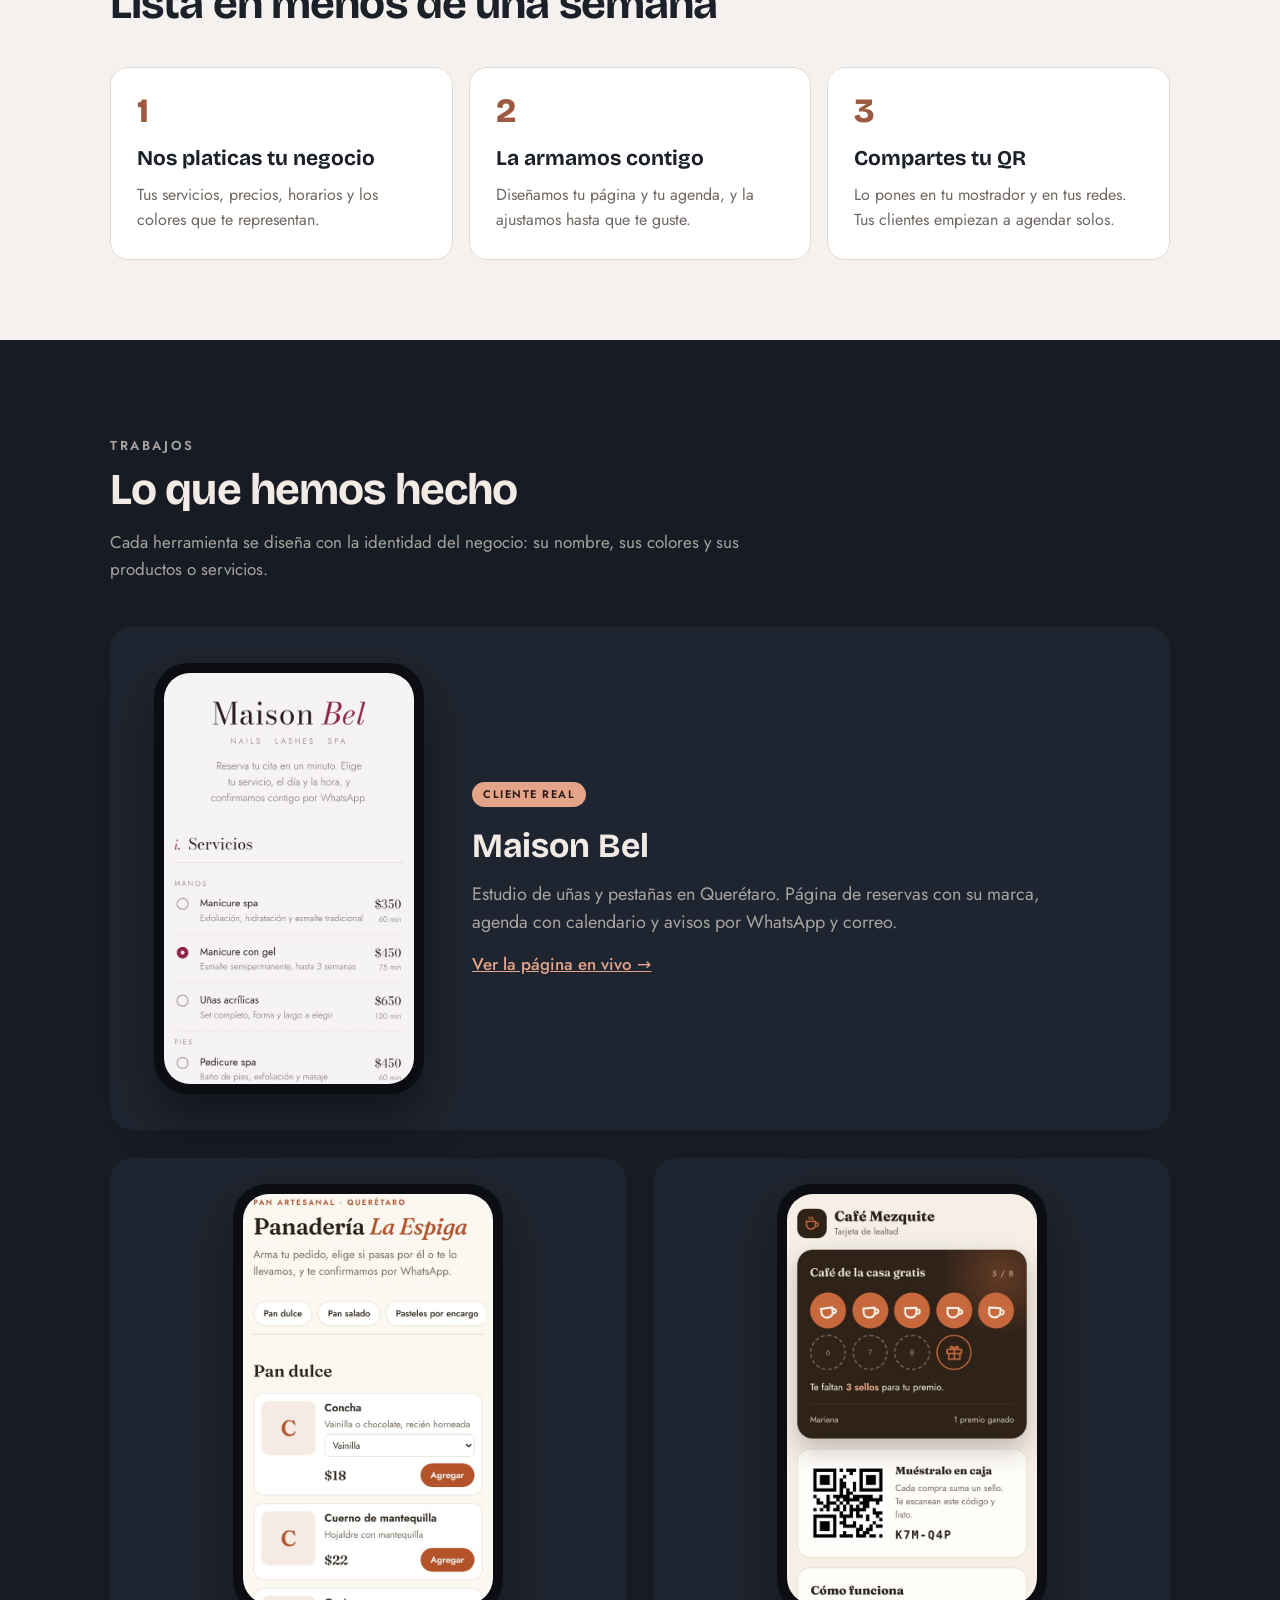
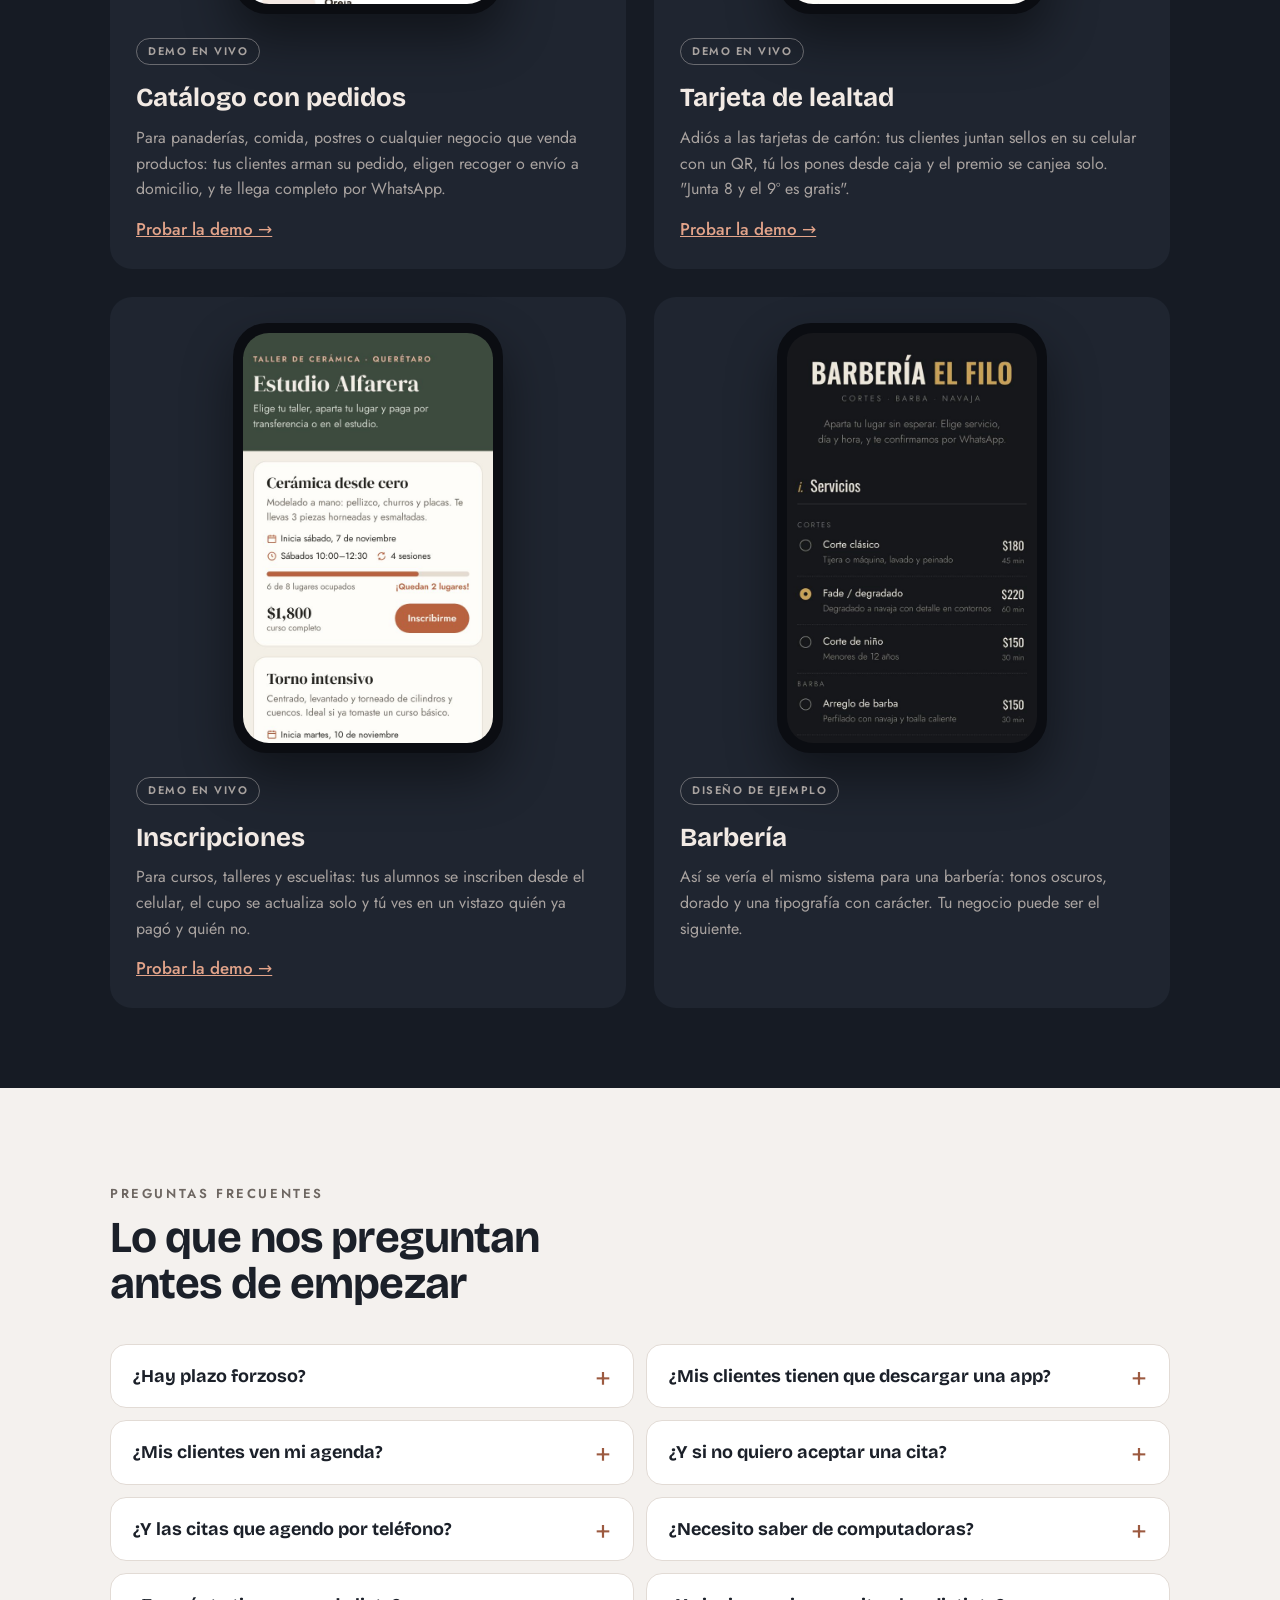
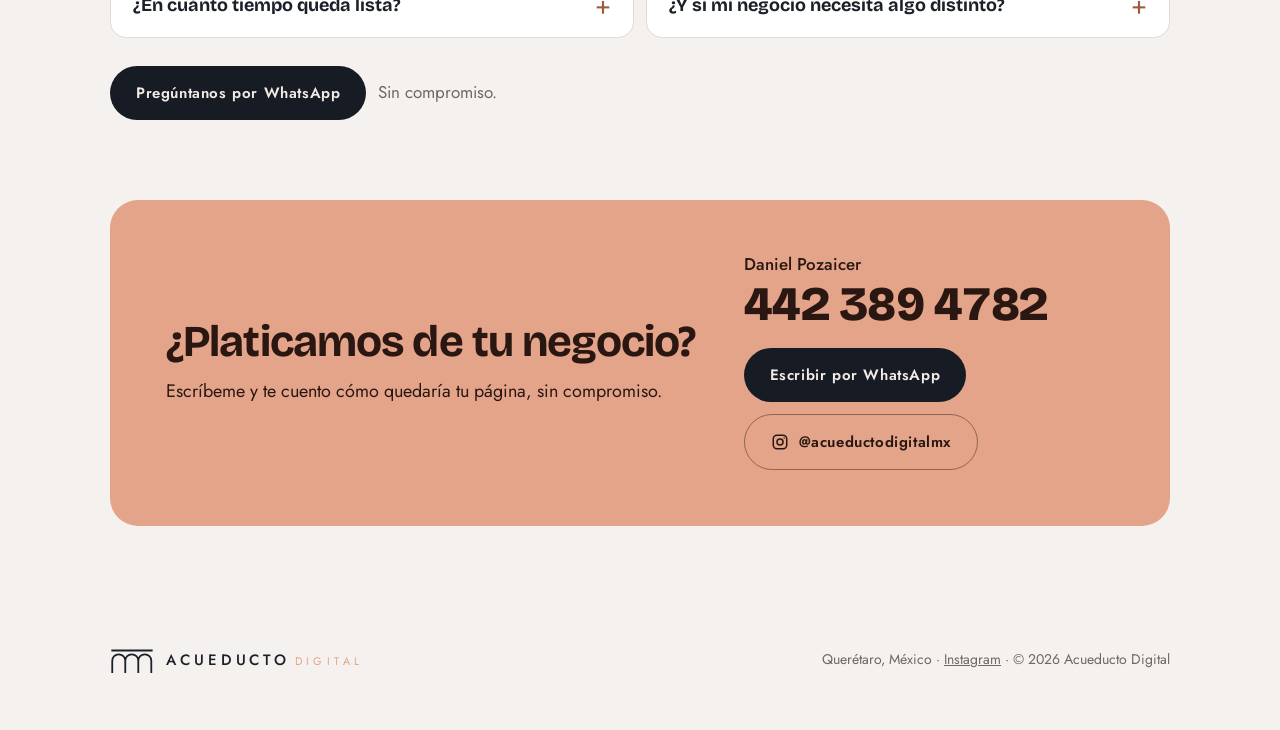
==== commit ff9d2f60: "Add Inscripciones demo, FAQ, link preview and demo call-to-actions - New inscripciones/ demo: worksh" ====
--- a/index.html
+++ b/index.html
@@ -6,6 +6,15 @@
 <title>Acueducto Digital · Herramientas digitales para negocios de Querétaro</title>
 <meta name="description" content="Diseñamos páginas de citas y herramientas digitales a la medida para negocios de Querétaro. Con tu nombre, tus colores y sin complicaciones.">
 <meta name="theme-color" content="#161B24">
+<meta property="og:type" content="website">
+<meta property="og:url" content="https://acueducto-digital.pages.dev/">
+<meta property="og:title" content="Acueducto Digital · Herramientas digitales para negocios de Querétaro">
+<meta property="og:description" content="Citas en línea, catálogo con pedidos, tarjeta de lealtad e inscripciones. Con tu nombre, tus colores y sin complicaciones.">
+<meta property="og:image" content="https://acueducto-digital.pages.dev/img/og.jpg">
+<meta property="og:image:width" content="1200">
+<meta property="og:image:height" content="630">
+<meta property="og:locale" content="es_MX">
+<meta name="twitter:card" content="summary_large_image">
 <link rel="icon" href="data:image/svg+xml,%3Csvg xmlns='http://www.w3.org/2000/svg' viewBox='-12 -22 122 106'%3E%3Crect x='-12' y='-22' width='122' height='106' rx='22' fill='%23161B24'/%3E%3Cpath d='M3 10H95 M5 60V33A14.5 14.5 0 0 1 34 33V60 M34 33A14.5 14.5 0 0 1 63 33V60 M63 33A14.5 14.5 0 0 1 92 33V60' fill='none' stroke='%23E3A48A' stroke-width='6'/%3E%3C/svg%3E">
 <link rel="preconnect" href="https://fonts.googleapis.com">
 <link rel="preconnect" href="https://fonts.gstatic.com" crossorigin>
@@ -48,6 +57,7 @@
 .btn-primary { background: var(--cantera); color: #2A1712; }
 .btn-ghost { border: 1px solid rgba(242,234,228,.35); color: var(--on-night); }
 .btn-dark { background: var(--night); color: var(--on-night); }
+.btn-outline-dark { border: 1.5px solid rgba(42,23,18,.45); color: #2A1712; }
 .btn svg { width: 18px; height: 18px; }
 
 /* Encabezado + hero */
@@ -110,11 +120,18 @@
 .case p { margin: 0; color: var(--on-night-muted); font-size: 16px; }
 .case a.link { display: inline-block; margin-top: 14px; color: var(--cantera); font-weight: 500; }
 
-/* Próximamente */
-.more { display: grid; gap: 14px; margin-top: 36px; }
-.more div { border: 1px dashed #CBBFB6; border-radius: 16px; padding: 20px 22px; }
-.more b { font-family: var(--display); font-weight: 700; font-size: 18px; }
-.more span { display: block; color: var(--muted); font-size: 15px; margin-top: 4px; }
+/* Preguntas frecuentes */
+.faq { margin-top: 36px; display: grid; gap: 12px; }
+.faq details { background: var(--paper); border: 1px solid var(--line); border-radius: 16px; }
+.faq summary { list-style: none; cursor: pointer; padding: 20px 56px 20px 22px; position: relative; font-family: var(--display); font-weight: 700; font-size: 18px; line-height: 1.25; }
+.faq summary::-webkit-details-marker { display: none; }
+.faq summary::after { content: "+"; position: absolute; right: 22px; top: 50%; transform: translateY(-50%); font-family: var(--body); font-weight: 400; font-size: 26px; color: var(--cantera-deep); transition: transform .2s; }
+.faq details[open] summary::after { transform: translateY(-50%) rotate(45deg); }
+.faq summary:focus-visible { outline: 2px solid var(--cantera); outline-offset: 2px; border-radius: 16px; }
+.faq details p { margin: 0; padding: 0 22px 20px; color: var(--muted); font-size: 16px; }
+.faq details p b { color: var(--ink); font-weight: 600; }
+.faq-cta { margin-top: 28px; display: flex; flex-wrap: wrap; gap: 12px; align-items: center; }
+.faq-cta span { color: var(--muted); }
 
 /* Contacto */
 .contact { background: var(--cantera); color: #2A1712; border-radius: 28px; padding: 44px 30px; display: grid; gap: 22px; }
@@ -133,6 +150,10 @@
   .steps { grid-template-columns: repeat(3, 1fr); }
   .cases { grid-template-columns: repeat(2, 1fr); }
   .case { grid-template-columns: 1fr; }
+  .case.featured { grid-column: 1 / -1; grid-template-columns: 270px 1fr; gap: 48px; align-items: center; padding: 36px 44px; }
+  .case.featured h3 { font-size: 34px; }
+  .case.featured p { font-size: 18px; max-width: 32em; }
+  .faq { grid-template-columns: repeat(2, 1fr); align-items: start; }
   .contact { grid-template-columns: 1.2fr .8fr; align-items: center; padding: 56px; }
 }
 @media (prefers-reduced-motion: reduce) { html { scroll-behavior: auto; } .btn { transition: none; } }
@@ -220,7 +241,7 @@
         <p>Cada herramienta se diseña con la identidad del negocio: su nombre, sus colores y sus productos o servicios.</p>
       </div>
       <div class="cases">
-        <article class="case">
+        <article class="case featured">
           <div class="phone"><div class="screen"><img src="img/maison-bel.jpg" alt="Página de reservas de Maison Bel: servicios de manos, pies y pestañas con precios" loading="lazy"></div></div>
           <div>
             <span class="badge real">Cliente real</span>
@@ -248,6 +269,15 @@
           </div>
         </article>
         <article class="case">
+          <div class="phone"><div class="screen"><img src="img/inscripciones-ejemplo.jpg" alt="Demo de inscripciones de un taller de cerámica: cursos con fechas, precio y lugares disponibles" loading="lazy"></div></div>
+          <div>
+            <span class="badge demo">Demo en vivo</span>
+            <h3>Inscripciones</h3>
+            <p>Para cursos, talleres y escuelitas: tus alumnos se inscriben desde el celular, el cupo se actualiza solo y tú ves en un vistazo quién ya pagó y quién no.</p>
+            <a class="link" href="inscripciones/">Probar la demo →</a>
+          </div>
+        </article>
+        <article class="case">
           <div class="phone"><div class="screen"><img src="img/barberia-ejemplo.jpg" alt="Diseño de ejemplo para una barbería: cortes, fade y barba con precios" loading="lazy"></div></div>
           <div>
             <span class="badge demo">Diseño de ejemplo</span>
@@ -259,15 +289,25 @@
     </div>
   </section>
 
-  <section>
+  <section id="preguntas">
     <div class="wrap">
       <div class="sec-head">
-        <p class="kicker">Próximamente</p>
-        <h2>Más herramientas para tu negocio</h2>
-        <p>Estamos preparando otras herramientas con la misma idea: sencillas, con tu marca y pensadas para negocios de aquí.</p>
-      </div>
-      <div class="more">
-        <div><b>Inscripciones</b><span>Para cursos, talleres y escuelitas: registro en línea y lista de quién ya pagó.</span></div>
+        <p class="kicker">Preguntas frecuentes</p>
+        <h2>Lo que nos preguntan antes de empezar</h2>
+      </div>
+      <div class="faq">
+        <details><summary>¿Hay plazo forzoso?</summary><p><b>No.</b> Si un mes ya no la quieres, la cancelas. Y los cambios de precios, servicios u horarios no tienen costo extra: nos mandas un WhatsApp y listo.</p></details>
+        <details><summary>¿Mis clientes tienen que descargar una app?</summary><p><b>No.</b> Todo se abre desde el navegador del celular con un link o un QR. Tú también la usas así, sin instalar nada.</p></details>
+        <details><summary>¿Mis clientes ven mi agenda?</summary><p><b>No. Solo ven las horas libres.</b> Las horas ocupadas salen como “ocupado”, sin nombres ni datos de nadie. Tu agenda es privada y solo entras tú.</p></details>
+        <details><summary>¿Y si no quiero aceptar una cita?</summary><p><b>Tú confirmas o rechazas cada una.</b> Cada reserva llega como “por confirmar”. Con un toque la aceptas o liberas la hora. El control siempre es tuyo.</p></details>
+        <details><summary>¿Y las citas que agendo por teléfono?</summary><p><b>Las agregas en tu agenda y se bloquean solas.</b> Así nadie puede apartar una hora que ya diste en persona, por teléfono o por mensaje.</p></details>
+        <details><summary>¿Necesito saber de computadoras?</summary><p><b>Para nada.</b> Tú nos platicas tu negocio por WhatsApp y nosotros armamos todo. Si quieres cambiar algo después, nos escribes y lo hacemos.</p></details>
+        <details><summary>¿En cuánto tiempo queda lista?</summary><p><b>En menos de una semana.</b> Nos pasas tus servicios o productos, precios y colores, la ajustamos contigo y la compartes con tu QR.</p></details>
+        <details><summary>¿Y si mi negocio necesita algo distinto?</summary><p><b>Platícanos.</b> Además de citas, hacemos catálogos con pedidos, tarjetas de lealtad e inscripciones, y podemos armar algo a la medida de cómo trabajas.</p></details>
+      </div>
+      <div class="faq-cta">
+        <a class="btn btn-dark wa" data-msg="Hola Daniel, tengo una pregunta sobre las herramientas de Acueducto Digital." href="#" target="_blank" rel="noopener">Pregúntanos por WhatsApp</a>
+        <span>Sin compromiso.</span>
       </div>
     </div>
   </section>
@@ -283,6 +323,7 @@
           <div class="who"><small>Daniel Pozaicer</small>442 389 4782</div>
           <div class="acts">
             <a class="btn btn-dark wa" href="#" target="_blank" rel="noopener">Escribir por WhatsApp</a>
+            <a class="btn btn-outline-dark" href="https://instagram.com/acueductodigitalmx" target="_blank" rel="noopener"><svg viewBox="0 0 24 24" fill="none" stroke="currentColor" stroke-width="2" aria-hidden="true"><rect x="3" y="3" width="18" height="18" rx="5"/><circle cx="12" cy="12" r="4"/><circle cx="17.5" cy="6.5" r="1" fill="currentColor" stroke="none"/></svg> @acueductodigitalmx</a>
           </div>
         </div>
       </div>
@@ -295,7 +336,7 @@
     <svg viewBox="0 0 98 62" aria-hidden="true"><path d="M3 10H95 M5 60V33A14.5 14.5 0 0 1 34 33V60 M34 33A14.5 14.5 0 0 1 63 33V60 M63 33A14.5 14.5 0 0 1 92 33V60" fill="none" stroke="#1B2029" stroke-width="4"/></svg>
     <b>ACUEDUCTO<span>DIGITAL</span></b>
   </a>
-  <span>Querétaro, México · © <span id="yr"></span> Acueducto Digital</span>
+  <span>Querétaro, México · <a href="https://instagram.com/acueductodigitalmx" target="_blank" rel="noopener">Instagram</a> · © <span id="yr"></span> Acueducto Digital</span>
 </footer>
 
 <script>
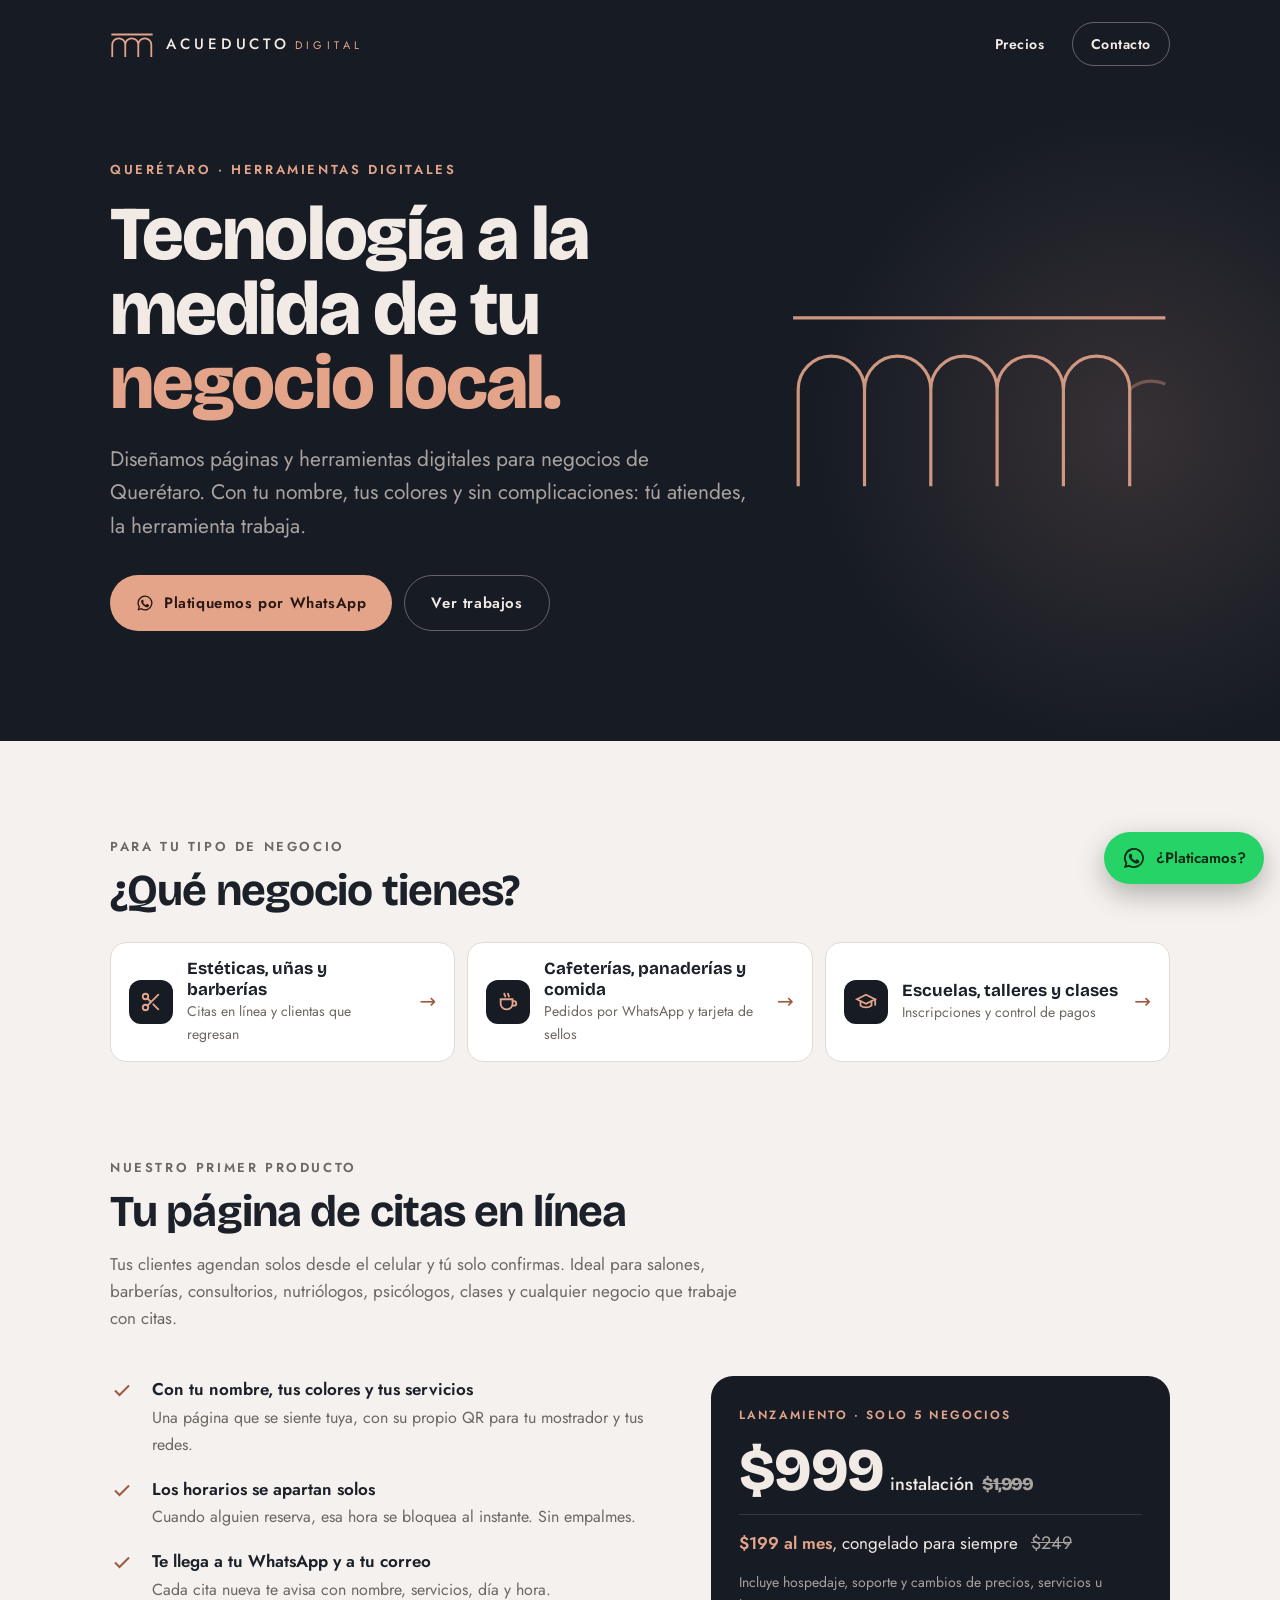
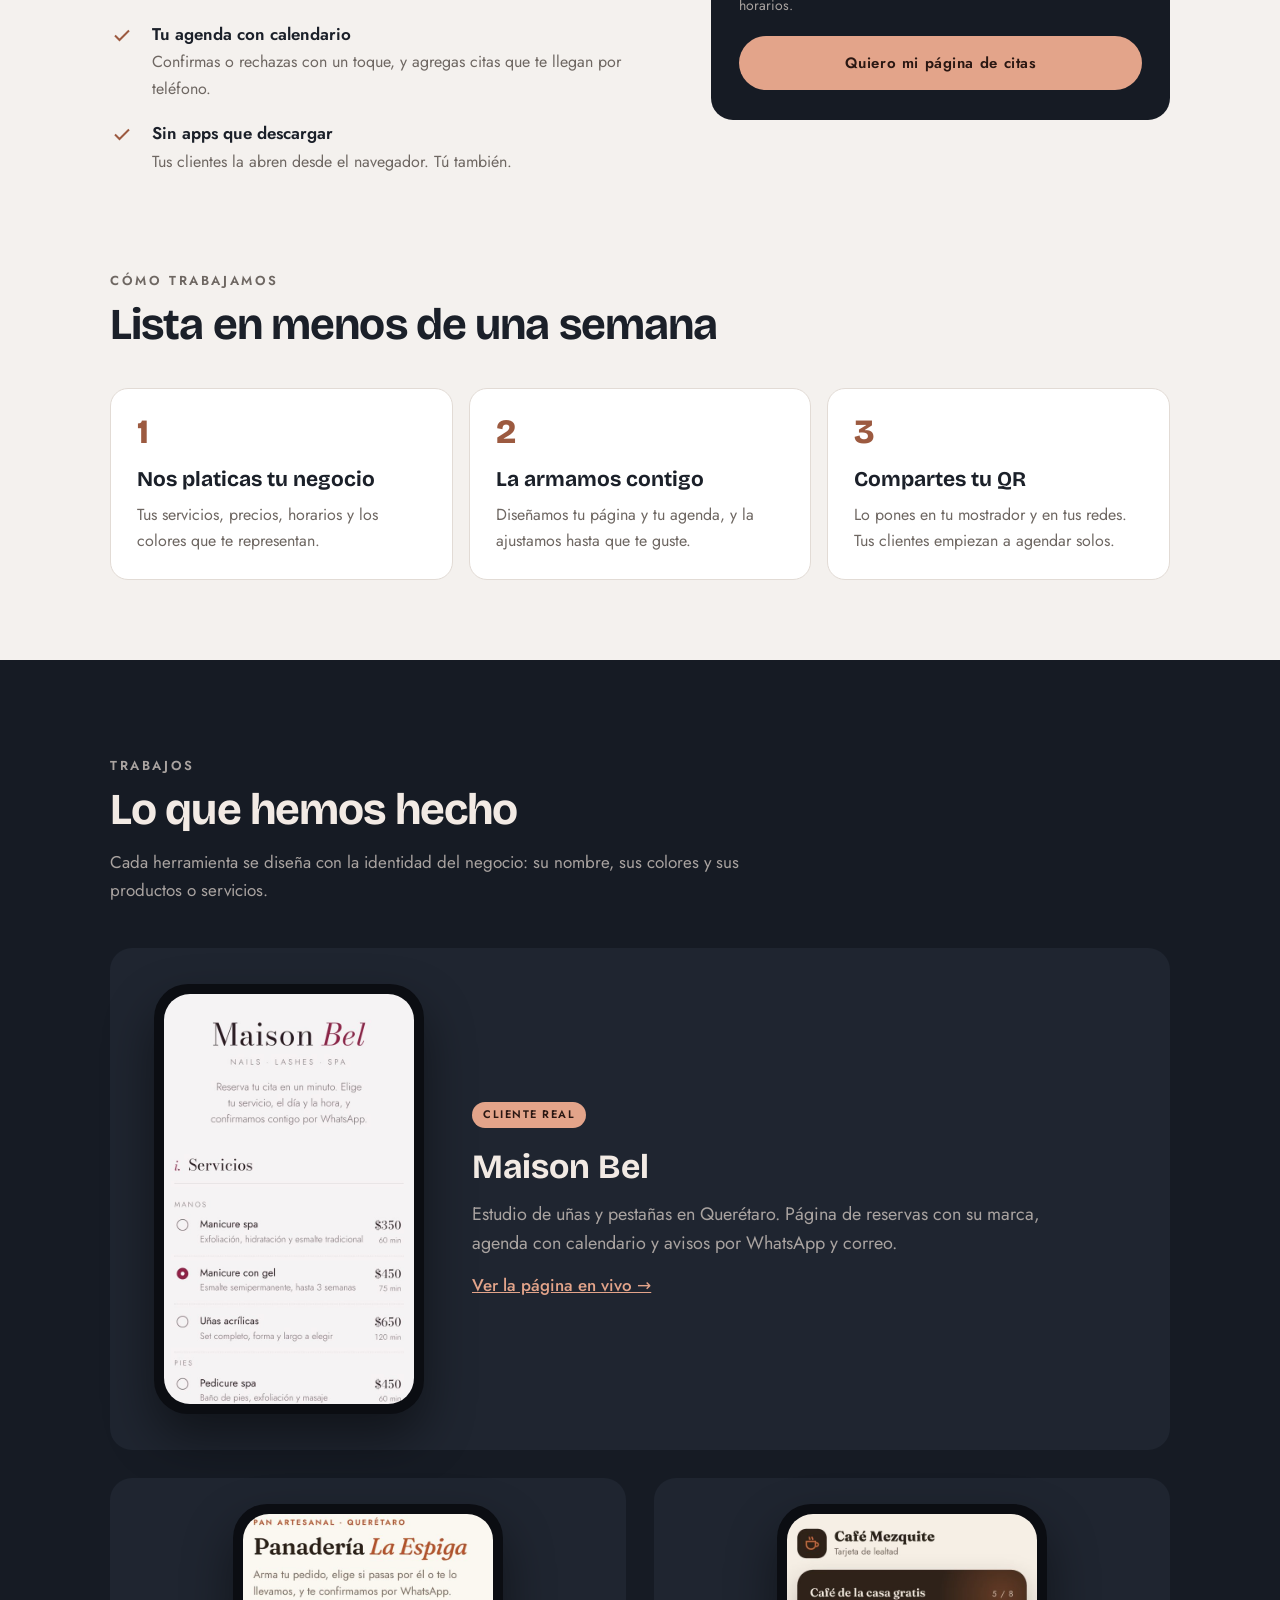
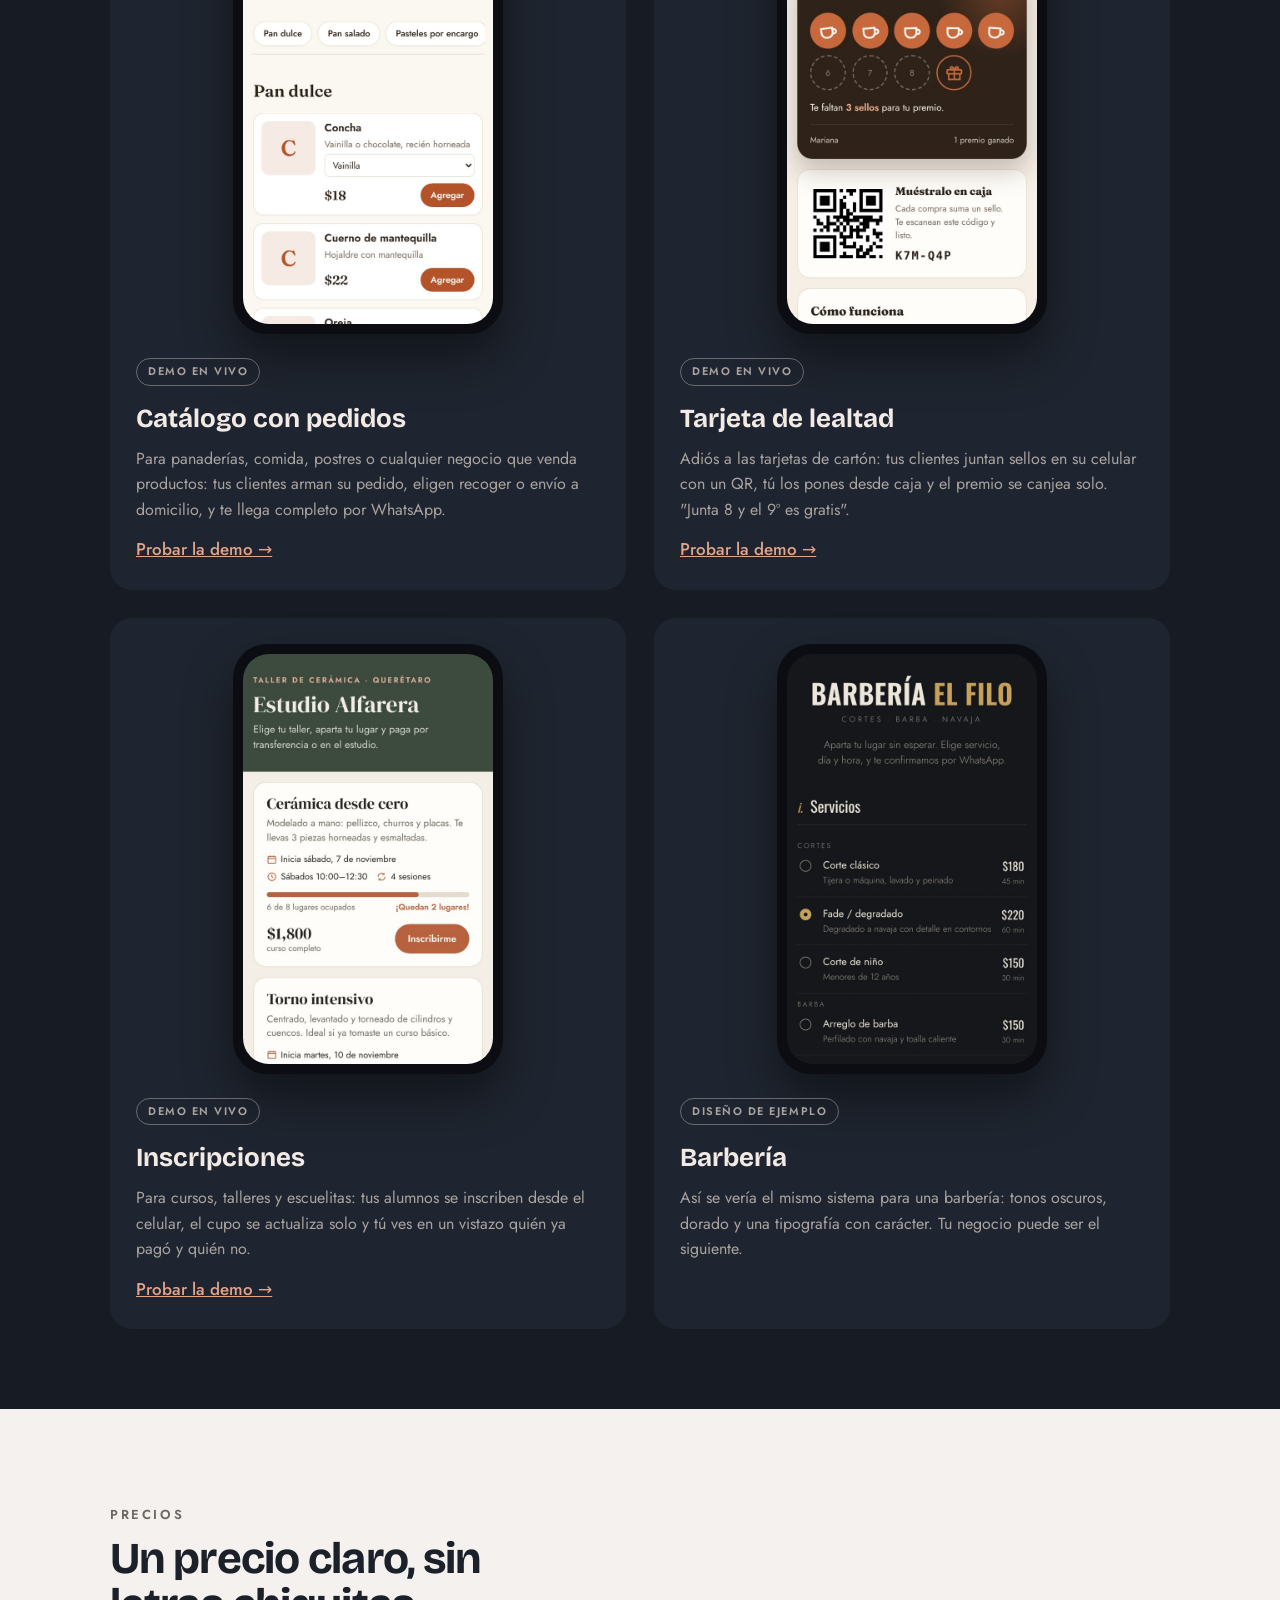
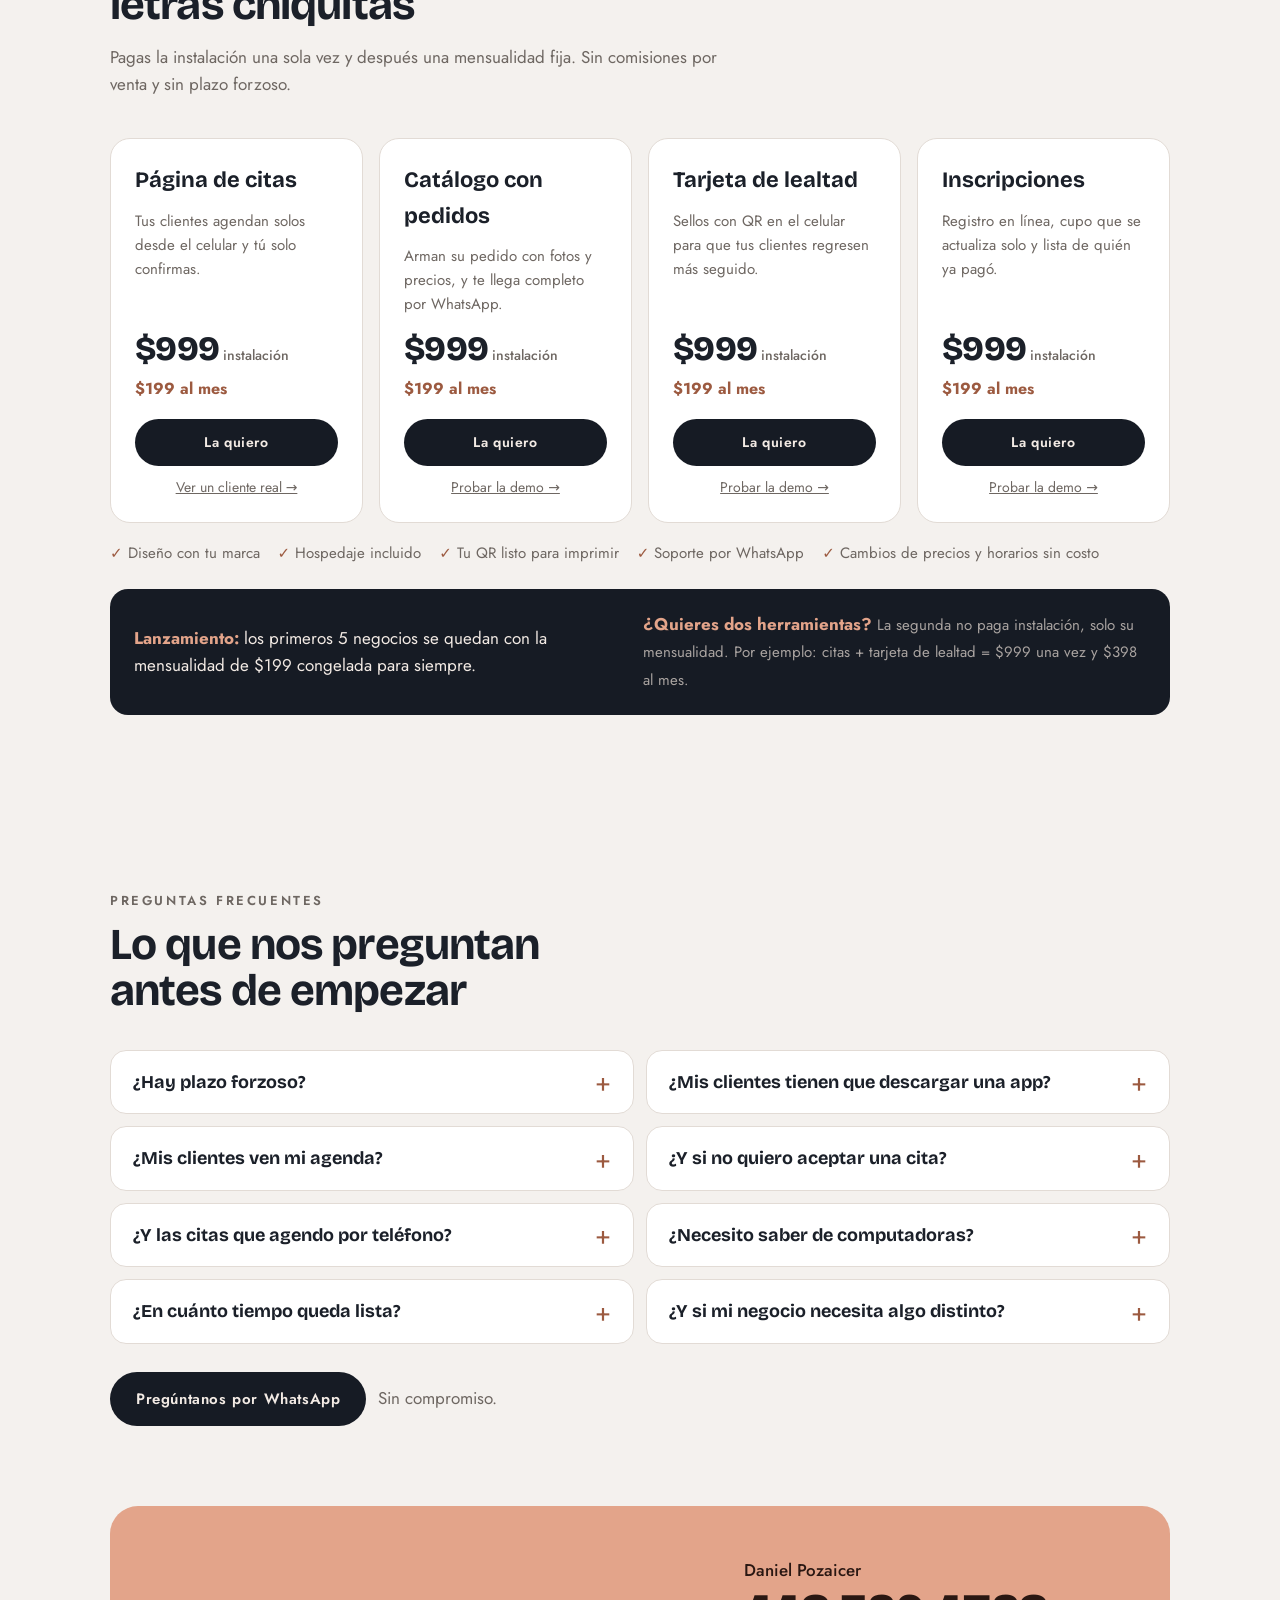
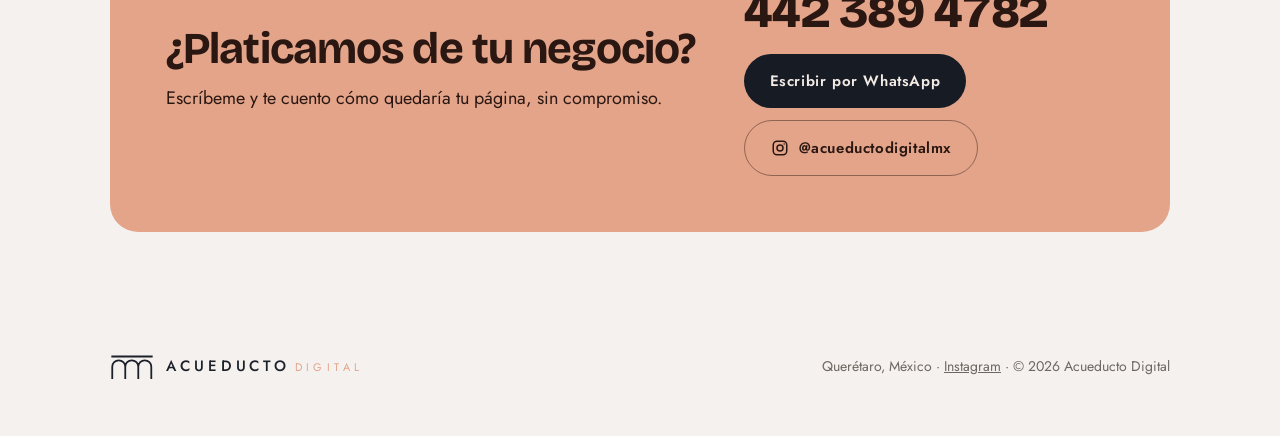
==== commit af4af38e: "Add pricing, business-type pages, floating WhatsApp and SEO basics - Pricing section for all four to" ====
--- a/index.html
+++ b/index.html
@@ -19,145 +19,30 @@
 <link rel="preconnect" href="https://fonts.googleapis.com">
 <link rel="preconnect" href="https://fonts.gstatic.com" crossorigin>
 <link rel="stylesheet" href="https://fonts.googleapis.com/css2?family=Bricolage+Grotesque:opsz,wght@12..96,500;12..96,700;12..96,800&family=Jost:wght@300;400;500;600&display=swap">
-<style>
-/* Layout: noche (azul piedra) arriba, cantera clara abajo; una sola columna en celular, dos en escritorio */
-:root {
-  --night: #161B24;
-  --night-2: #1F2530;
-  --stone: #F4F1EE;
-  --paper: #FFFFFF;
-  --ink: #1B2029;
-  --muted: #6E6762;
-  --cantera: #E3A48A;
-  --cantera-deep: #9C5A40;
-  --on-night: #F2EAE4;
-  --on-night-muted: #A9A3A0;
-  --line: #E2DBD5;
-  --display: "Bricolage Grotesque", "Arial Black", system-ui, sans-serif;
-  --body: "Jost", "Futura", "Avenir Next", system-ui, sans-serif;
+<link rel="canonical" href="https://acueducto-digital.pages.dev/">
+<link rel="stylesheet" href="styles.css">
+<script type="application/ld+json">
+{
+  "@context": "https://schema.org",
+  "@type": "ProfessionalService",
+  "name": "Acueducto Digital",
+  "url": "https://acueducto-digital.pages.dev/",
+  "image": "https://acueducto-digital.pages.dev/img/og.jpg",
+  "description": "Páginas de citas, catálogos con pedidos, tarjetas de lealtad e inscripciones en línea para negocios de Querétaro.",
+  "telephone": "+52 442 389 4782",
+  "founder": { "@type": "Person", "name": "Daniel Pozaicer" },
+  "address": { "@type": "PostalAddress", "addressLocality": "Querétaro", "addressRegion": "Qro.", "addressCountry": "MX" },
+  "areaServed": { "@type": "City", "name": "Querétaro" },
+  "sameAs": ["https://instagram.com/acueductodigitalmx"],
+  "priceRange": "$$",
+  "makesOffer": [
+    { "@type": "Offer", "name": "Página de citas en línea", "price": "999", "priceCurrency": "MXN" },
+    { "@type": "Offer", "name": "Catálogo con pedidos por WhatsApp", "price": "999", "priceCurrency": "MXN" },
+    { "@type": "Offer", "name": "Tarjeta de lealtad digital", "price": "999", "priceCurrency": "MXN" },
+    { "@type": "Offer", "name": "Inscripciones en línea para cursos y talleres", "price": "999", "priceCurrency": "MXN" }
+  ]
 }
-* { box-sizing: border-box; }
-[hidden] { display: none !important; }
-html { scroll-behavior: smooth; }
-body { margin: 0; background: var(--stone); color: var(--ink); font-family: var(--body); font-size: 17px; line-height: 1.6; font-weight: 400; }
-img { max-width: 100%; display: block; }
-a { color: inherit; }
-.wrap { max-width: 1100px; margin: 0 auto; padding-left: max(20px, env(safe-area-inset-left, 0px)); padding-right: max(20px, env(safe-area-inset-right, 0px)); }
-
-/* Marca */
-.brand { display: inline-flex; align-items: center; gap: 12px; text-decoration: none; }
-.brand svg { width: 44px; height: auto; flex: none; }
-.brand b { font-weight: 500; font-size: 15px; letter-spacing: .26em; }
-.brand span { font-weight: 400; font-size: 11px; letter-spacing: .4em; color: var(--cantera); margin-left: .4em; }
-
-/* Botones */
-.btn { display: inline-flex; align-items: center; justify-content: center; gap: 10px; font-family: var(--body); font-weight: 600; font-size: 15px; letter-spacing: .04em; text-decoration: none; border-radius: 999px; padding: 15px 26px; transition: transform .15s, background .15s; }
-.btn:hover { transform: translateY(-1px); }
-.btn:focus-visible { outline: 2px solid var(--cantera); outline-offset: 3px; }
-.btn-primary { background: var(--cantera); color: #2A1712; }
-.btn-ghost { border: 1px solid rgba(242,234,228,.35); color: var(--on-night); }
-.btn-dark { background: var(--night); color: var(--on-night); }
-.btn-outline-dark { border: 1.5px solid rgba(42,23,18,.45); color: #2A1712; }
-.btn svg { width: 18px; height: 18px; }
-
-/* Encabezado + hero */
-.hero { background: var(--night); color: var(--on-night); position: relative; overflow: hidden; }
-.hero::after { content: ""; position: absolute; right: -200px; top: 80px; width: 700px; height: 700px; border-radius: 50%; background: radial-gradient(circle, rgba(227,164,138,.16), rgba(22,27,36,0) 65%); pointer-events: none; }
-.top { display: flex; justify-content: space-between; align-items: center; gap: 16px; padding-block: 22px; position: relative; z-index: 1; }
-.top .btn { padding: 10px 18px; font-size: 14px; }
-.hero-grid { display: grid; gap: 40px; padding-block: 48px 72px; position: relative; z-index: 1; }
-.eyebrow { font-size: 13px; font-weight: 600; letter-spacing: .2em; text-transform: uppercase; color: var(--cantera); margin: 0; }
-h1 { font-family: var(--display); font-weight: 800; font-size: clamp(42px, 9vw, 76px); line-height: .98; letter-spacing: -.025em; margin: 16px 0 0; text-wrap: balance; }
-h1 em { font-style: normal; color: var(--cantera); }
-.lead { font-size: clamp(18px, 2.4vw, 21px); color: var(--on-night-muted); max-width: 34em; margin: 22px 0 0; }
-.hero-actions { display: flex; flex-wrap: wrap; gap: 12px; margin-top: 32px; }
-.arches { width: 100%; max-width: 440px; justify-self: center; align-self: center; color: var(--cantera); opacity: .9; }
-
-/* Secciones */
-section { padding-block: 80px; }
-.sec-head { max-width: 640px; }
-h2 { font-family: var(--display); font-weight: 700; font-size: clamp(30px, 5vw, 44px); line-height: 1.05; letter-spacing: -.02em; margin: 10px 0 0; text-wrap: balance; }
-.sec-head p { color: var(--muted); margin: 16px 0 0; }
-.kicker { font-size: 13px; font-weight: 600; letter-spacing: .2em; text-transform: uppercase; color: var(--cantera-deep); margin: 0; }
-
-/* Producto */
-.product { display: grid; gap: 40px; margin-top: 44px; align-items: start; }
-.features { list-style: none; padding: 0; margin: 0; display: grid; gap: 18px; }
-.features li { display: grid; grid-template-columns: 28px 1fr; gap: 14px; }
-.features li svg { width: 24px; height: 24px; color: var(--cantera-deep); margin-top: 2px; }
-.features b { display: block; font-weight: 600; }
-.features span { color: var(--muted); font-size: 16px; }
-.price { background: var(--night); color: var(--on-night); border-radius: 22px; padding: 30px 28px; display: flex; flex-direction: column; gap: 14px; }
-.price .tagline { font-size: 12px; font-weight: 600; letter-spacing: .18em; text-transform: uppercase; color: var(--cantera); }
-.price .big { font-family: var(--display); font-weight: 800; font-size: 60px; line-height: 1; letter-spacing: -.02em; }
-.price .big small { font-family: var(--body); font-size: 18px; font-weight: 500; letter-spacing: 0; margin-left: 6px; }
-.price s { color: var(--on-night-muted); font-size: 18px; margin-left: 8px; }
-.price .row { font-size: 17px; border-top: 1px solid rgba(242,234,228,.14); padding-top: 14px; }
-.price .row b { color: var(--cantera); font-weight: 600; }
-.price .note { font-size: 14px; color: var(--on-night-muted); margin: 0; }
-.price .btn { margin-top: 6px; }
-
-/* Cómo funciona */
-.steps { display: grid; gap: 16px; margin-top: 40px; counter-reset: s; }
-.step { background: var(--paper); border: 1px solid var(--line); border-radius: 18px; padding: 26px; }
-.step .n { font-family: var(--display); font-weight: 800; font-size: 34px; color: var(--cantera-deep); line-height: 1; }
-.step h3 { font-family: var(--display); font-weight: 700; font-size: 21px; margin: 14px 0 6px; }
-.step p { margin: 0; color: var(--muted); font-size: 16px; }
-
-/* Trabajos */
-.work { background: var(--night); color: var(--on-night); }
-.work .sec-head p { color: var(--on-night-muted); }
-.work .kicker { color: var(--cantera); }
-.cases { display: grid; gap: 28px; margin-top: 44px; }
-.case { background: var(--night-2); border-radius: 22px; padding: 26px; display: grid; gap: 22px; align-content: start; }
-.case .phone { background: #0b0d12; border-radius: 34px; padding: 10px; width: 100%; max-width: 270px; justify-self: center; box-shadow: 0 24px 50px rgba(0,0,0,.45); }
-.case .phone .screen { border-radius: 26px; overflow: hidden; aspect-ratio: 390 / 640; position: relative; }
-.case .phone img { position: absolute; inset: 0; width: 100%; height: 100%; object-fit: cover; object-position: top; }
-.case .badge { display: inline-block; font-size: 11px; font-weight: 600; letter-spacing: .14em; text-transform: uppercase; border-radius: 999px; padding: 4px 11px; }
-.badge.real { background: var(--cantera); color: #2A1712; }
-.badge.demo { border: 1px solid rgba(242,234,228,.35); color: var(--on-night-muted); }
-.case h3 { font-family: var(--display); font-weight: 700; font-size: 26px; margin: 12px 0 6px; }
-.case p { margin: 0; color: var(--on-night-muted); font-size: 16px; }
-.case a.link { display: inline-block; margin-top: 14px; color: var(--cantera); font-weight: 500; }
-
-/* Preguntas frecuentes */
-.faq { margin-top: 36px; display: grid; gap: 12px; }
-.faq details { background: var(--paper); border: 1px solid var(--line); border-radius: 16px; }
-.faq summary { list-style: none; cursor: pointer; padding: 20px 56px 20px 22px; position: relative; font-family: var(--display); font-weight: 700; font-size: 18px; line-height: 1.25; }
-.faq summary::-webkit-details-marker { display: none; }
-.faq summary::after { content: "+"; position: absolute; right: 22px; top: 50%; transform: translateY(-50%); font-family: var(--body); font-weight: 400; font-size: 26px; color: var(--cantera-deep); transition: transform .2s; }
-.faq details[open] summary::after { transform: translateY(-50%) rotate(45deg); }
-.faq summary:focus-visible { outline: 2px solid var(--cantera); outline-offset: 2px; border-radius: 16px; }
-.faq details p { margin: 0; padding: 0 22px 20px; color: var(--muted); font-size: 16px; }
-.faq details p b { color: var(--ink); font-weight: 600; }
-.faq-cta { margin-top: 28px; display: flex; flex-wrap: wrap; gap: 12px; align-items: center; }
-.faq-cta span { color: var(--muted); }
-
-/* Contacto */
-.contact { background: var(--cantera); color: #2A1712; border-radius: 28px; padding: 44px 30px; display: grid; gap: 22px; }
-.contact h2 { margin: 0; }
-.contact p { margin: 0; font-size: 18px; }
-.contact .who { font-family: var(--display); font-weight: 800; font-size: clamp(32px, 6vw, 48px); line-height: 1.05; letter-spacing: -.01em; font-variant-numeric: tabular-nums; }
-.contact .who small { display: block; font-family: var(--body); font-weight: 500; font-size: 17px; letter-spacing: 0; margin-bottom: 6px; }
-.contact .acts { display: flex; flex-wrap: wrap; gap: 12px; }
-
-footer { padding-block: 40px 56px; color: var(--muted); font-size: 14px; display: flex; flex-wrap: wrap; gap: 14px; justify-content: space-between; align-items: center; }
-footer .brand b { color: var(--ink); }
-
-@media (min-width: 820px) {
-  .hero-grid { grid-template-columns: 1.25fr .75fr; padding-block: 72px 110px; }
-  .product { grid-template-columns: 1.1fr .9fr; }
-  .steps { grid-template-columns: repeat(3, 1fr); }
-  .cases { grid-template-columns: repeat(2, 1fr); }
-  .case { grid-template-columns: 1fr; }
-  .case.featured { grid-column: 1 / -1; grid-template-columns: 270px 1fr; gap: 48px; align-items: center; padding: 36px 44px; }
-  .case.featured h3 { font-size: 34px; }
-  .case.featured p { font-size: 18px; max-width: 32em; }
-  .faq { grid-template-columns: repeat(2, 1fr); align-items: start; }
-  .contact { grid-template-columns: 1.2fr .8fr; align-items: center; padding: 56px; }
-}
-@media (prefers-reduced-motion: reduce) { html { scroll-behavior: auto; } .btn { transition: none; } }
-</style>
+</script>
 </head>
 <body>
 
@@ -168,7 +53,10 @@
         <svg viewBox="0 0 98 62" aria-hidden="true"><path d="M3 10H95 M5 60V33A14.5 14.5 0 0 1 34 33V60 M34 33A14.5 14.5 0 0 1 63 33V60 M63 33A14.5 14.5 0 0 1 92 33V60" fill="none" stroke="#E3A48A" stroke-width="4"/></svg>
         <b>ACUEDUCTO<span>DIGITAL</span></b>
       </a>
-      <a class="btn btn-ghost" href="#contacto">Contacto</a>
+      <div style="display:flex;gap:8px;align-items:center">
+        <a class="btn btn-ghost nav-extra" href="#precios" style="border-color:transparent">Precios</a>
+        <a class="btn btn-ghost" href="#contacto">Contacto</a>
+      </div>
     </div>
     <div class="hero-grid">
       <div>
@@ -193,6 +81,20 @@
 </header>
 
 <main>
+  <section id="giros" style="padding-bottom:0">
+    <div class="wrap">
+      <div class="sec-head">
+        <p class="kicker">Para tu tipo de negocio</p>
+        <h2>¿Qué negocio tienes?</h2>
+      </div>
+      <div class="giros">
+        <a class="giro" href="estetica/"><span class="ico"><svg viewBox="0 0 24 24" fill="none" stroke="currentColor" stroke-width="2" stroke-linecap="round"><circle cx="6" cy="6" r="3"/><circle cx="6" cy="18" r="3"/><path d="M20 4 8.1 15.9M14.5 14.5 20 20M8.1 8.1 12 12"/></svg></span><div><b>Estéticas, uñas y barberías</b><span>Citas en línea y clientas que regresan</span></div><span class="go">→</span></a>
+        <a class="giro" href="cafeterias/"><span class="ico"><svg viewBox="0 0 24 24" fill="none" stroke="currentColor" stroke-width="2" stroke-linecap="round"><path d="M4 9h13v5a6 6 0 0 1-6 6h-1a6 6 0 0 1-6-6V9Z"/><path d="M17 11h1.5a2.5 2.5 0 0 1 0 5H17M8 3c0 1.5 1 1.5 1 3M12 3c0 1.5 1 1.5 1 3"/></svg></span><div><b>Cafeterías, panaderías y comida</b><span>Pedidos por WhatsApp y tarjeta de sellos</span></div><span class="go">→</span></a>
+        <a class="giro" href="talleres/"><span class="ico"><svg viewBox="0 0 24 24" fill="none" stroke="currentColor" stroke-width="2" stroke-linecap="round"><path d="M2 9l10-5 10 5-10 5L2 9Z"/><path d="M6 11v5c3 2.5 9 2.5 12 0v-5M22 9v6"/></svg></span><div><b>Escuelas, talleres y clases</b><span>Inscripciones y control de pagos</span></div><span class="go">→</span></a>
+      </div>
+    </div>
+  </section>
+
   <section id="citas">
     <div class="wrap">
       <div class="sec-head">
@@ -289,6 +191,57 @@
     </div>
   </section>
 
+  <section id="precios">
+    <div class="wrap">
+      <div class="sec-head">
+        <p class="kicker">Precios</p>
+        <h2>Un precio claro, sin letras chiquitas</h2>
+        <p>Pagas la instalación una sola vez y después una mensualidad fija. Sin comisiones por venta y sin plazo forzoso.</p>
+      </div>
+      <div class="plans">
+        <div class="plan">
+          <h3>Página de citas</h3>
+          <p>Tus clientes agendan solos desde el celular y tú solo confirmas.</p>
+          <div class="amt">$999<small>instalación</small></div>
+          <div class="mo"><b>$199 al mes</b></div>
+          <a class="btn btn-dark wa" data-msg="Hola Daniel, me interesa la página de citas para mi negocio." href="#" target="_blank" rel="noopener">La quiero</a>
+          <a class="demo-link" href="https://maisonbel.netlify.app" target="_blank" rel="noopener">Ver un cliente real →</a>
+        </div>
+        <div class="plan">
+          <h3>Catálogo con pedidos</h3>
+          <p>Arman su pedido con fotos y precios, y te llega completo por WhatsApp.</p>
+          <div class="amt">$999<small>instalación</small></div>
+          <div class="mo"><b>$199 al mes</b></div>
+          <a class="btn btn-dark wa" data-msg="Hola Daniel, me interesa el catálogo con pedidos para mi negocio." href="#" target="_blank" rel="noopener">La quiero</a>
+          <a class="demo-link" href="https://la-espiga.pages.dev" target="_blank" rel="noopener">Probar la demo →</a>
+        </div>
+        <div class="plan">
+          <h3>Tarjeta de lealtad</h3>
+          <p>Sellos con QR en el celular para que tus clientes regresen más seguido.</p>
+          <div class="amt">$999<small>instalación</small></div>
+          <div class="mo"><b>$199 al mes</b></div>
+          <a class="btn btn-dark wa" data-msg="Hola Daniel, me interesa la tarjeta de lealtad para mi negocio." href="#" target="_blank" rel="noopener">La quiero</a>
+          <a class="demo-link" href="tarjeta-lealtad/">Probar la demo →</a>
+        </div>
+        <div class="plan">
+          <h3>Inscripciones</h3>
+          <p>Registro en línea, cupo que se actualiza solo y lista de quién ya pagó.</p>
+          <div class="amt">$999<small>instalación</small></div>
+          <div class="mo"><b>$199 al mes</b></div>
+          <a class="btn btn-dark wa" data-msg="Hola Daniel, me interesan las inscripciones en línea para mi negocio." href="#" target="_blank" rel="noopener">La quiero</a>
+          <a class="demo-link" href="inscripciones/">Probar la demo →</a>
+        </div>
+      </div>
+      <ul class="incl">
+        <li>Diseño con tu marca</li><li>Hospedaje incluido</li><li>Tu QR listo para imprimir</li><li>Soporte por WhatsApp</li><li>Cambios de precios y horarios sin costo</li>
+      </ul>
+      <div class="plans-note">
+        <div><b>Lanzamiento:</b> los primeros 5 negocios se quedan con la mensualidad de $199 congelada para siempre.</div>
+        <div><b>¿Quieres dos herramientas?</b> <span>La segunda no paga instalación, solo su mensualidad. Por ejemplo: citas + tarjeta de lealtad = $999 una vez y $398 al mes.</span></div>
+      </div>
+    </div>
+  </section>
+
   <section id="preguntas">
     <div class="wrap">
       <div class="sec-head">
@@ -339,6 +292,8 @@
   <span>Querétaro, México · <a href="https://instagram.com/acueductodigitalmx" target="_blank" rel="noopener">Instagram</a> · © <span id="yr"></span> Acueducto Digital</span>
 </footer>
 
+<a class="wa-float wa" href="#" target="_blank" rel="noopener" aria-label="Escríbenos por WhatsApp"><svg viewBox="0 0 24 24" fill="currentColor" aria-hidden="true"><path d="M12 2a10 10 0 0 0-8.6 15.1L2 22l5-1.3A10 10 0 1 0 12 2Zm0 18.2a8.2 8.2 0 0 1-4.2-1.2l-.3-.2-3 .8.8-2.9-.2-.3A8.2 8.2 0 1 1 12 20.2Zm4.5-6.1c-.2-.1-1.5-.7-1.7-.8-.2-.1-.4-.1-.6.1l-.8 1c-.1.2-.3.2-.5.1a6.7 6.7 0 0 1-3.3-2.9c-.3-.4.2-.4.7-1.3.1-.2 0-.3 0-.4l-.8-1.8c-.2-.5-.4-.4-.6-.4h-.5a1 1 0 0 0-.7.3 3 3 0 0 0-.9 2.2 5.2 5.2 0 0 0 1.1 2.7 11.8 11.8 0 0 0 4.5 4c1.7.7 2.3.8 3.1.6.5-.1 1.5-.6 1.7-1.2.2-.6.2-1.1.2-1.2-.1-.1-.2-.2-.4-.3Z"/></svg><span>¿Platicamos?</span></a>
+
 <script>
 const WA = "524423894782";
 const DEFAULT_MSG = "Hola Daniel, vi la página de Acueducto Digital y me gustaría saber más.";
@@ -346,6 +301,11 @@
   a.href = "https://wa.me/" + WA + "?text=" + encodeURIComponent(a.dataset.msg || DEFAULT_MSG);
 });
 document.getElementById("yr").textContent = new Date().getFullYear();
+// El botón flotante se esconde cuando ya se ve la tarjeta de contacto
+const fl = document.querySelector(".wa-float"), ct = document.querySelector(".contact");
+if (fl && ct && "IntersectionObserver" in window) {
+  new IntersectionObserver(([e]) => fl.classList.toggle("hide", e.isIntersecting)).observe(ct);
+}
 </script>
 </body>
 </html>
--- a/styles.css
+++ b/styles.css
@@ -0,0 +1,193 @@
+/* Layout: noche (azul piedra) arriba, cantera clara abajo; una sola columna en celular, dos en escritorio */
+:root {
+  --night: #161B24;
+  --night-2: #1F2530;
+  --stone: #F4F1EE;
+  --paper: #FFFFFF;
+  --ink: #1B2029;
+  --muted: #6E6762;
+  --cantera: #E3A48A;
+  --cantera-deep: #9C5A40;
+  --on-night: #F2EAE4;
+  --on-night-muted: #A9A3A0;
+  --line: #E2DBD5;
+  --display: "Bricolage Grotesque", "Arial Black", system-ui, sans-serif;
+  --body: "Jost", "Futura", "Avenir Next", system-ui, sans-serif;
+}
+* { box-sizing: border-box; }
+[hidden] { display: none !important; }
+html { scroll-behavior: smooth; }
+body { margin: 0; background: var(--stone); color: var(--ink); font-family: var(--body); font-size: 17px; line-height: 1.6; font-weight: 400; }
+img { max-width: 100%; display: block; }
+a { color: inherit; }
+.wrap { max-width: 1100px; margin: 0 auto; padding-left: max(20px, env(safe-area-inset-left, 0px)); padding-right: max(20px, env(safe-area-inset-right, 0px)); }
+
+/* Marca */
+.brand { display: inline-flex; align-items: center; gap: 12px; text-decoration: none; }
+.brand svg { width: 44px; height: auto; flex: none; }
+.brand b { font-weight: 500; font-size: 15px; letter-spacing: .26em; }
+.brand span { font-weight: 400; font-size: 11px; letter-spacing: .4em; color: var(--cantera); margin-left: .4em; }
+
+/* Botones */
+.btn { display: inline-flex; align-items: center; justify-content: center; gap: 10px; font-family: var(--body); font-weight: 600; font-size: 15px; letter-spacing: .04em; text-decoration: none; border-radius: 999px; padding: 15px 26px; transition: transform .15s, background .15s; }
+.btn:hover { transform: translateY(-1px); }
+.btn:focus-visible { outline: 2px solid var(--cantera); outline-offset: 3px; }
+.btn-primary { background: var(--cantera); color: #2A1712; }
+.btn-ghost { border: 1px solid rgba(242,234,228,.35); color: var(--on-night); }
+.btn-dark { background: var(--night); color: var(--on-night); }
+.btn-outline-dark { border: 1.5px solid rgba(42,23,18,.45); color: #2A1712; }
+.btn svg { width: 18px; height: 18px; }
+
+/* Encabezado + hero */
+.hero { background: var(--night); color: var(--on-night); position: relative; overflow: hidden; }
+.hero::after { content: ""; position: absolute; right: -200px; top: 80px; width: 700px; height: 700px; border-radius: 50%; background: radial-gradient(circle, rgba(227,164,138,.16), rgba(22,27,36,0) 65%); pointer-events: none; }
+.top { display: flex; justify-content: space-between; align-items: center; gap: 16px; padding-block: 22px; position: relative; z-index: 1; }
+.top .btn { padding: 10px 18px; font-size: 14px; }
+.hero-grid { display: grid; gap: 40px; padding-block: 48px 72px; position: relative; z-index: 1; }
+.eyebrow { font-size: 13px; font-weight: 600; letter-spacing: .2em; text-transform: uppercase; color: var(--cantera); margin: 0; }
+h1 { font-family: var(--display); font-weight: 800; font-size: clamp(42px, 9vw, 76px); line-height: .98; letter-spacing: -.025em; margin: 16px 0 0; text-wrap: balance; }
+h1 em { font-style: normal; color: var(--cantera); }
+.lead { font-size: clamp(18px, 2.4vw, 21px); color: var(--on-night-muted); max-width: 34em; margin: 22px 0 0; }
+.hero-actions { display: flex; flex-wrap: wrap; gap: 12px; margin-top: 32px; }
+.arches { width: 100%; max-width: 440px; justify-self: center; align-self: center; color: var(--cantera); opacity: .9; }
+
+/* Secciones */
+section { padding-block: 80px; }
+.sec-head { max-width: 640px; }
+h2 { font-family: var(--display); font-weight: 700; font-size: clamp(30px, 5vw, 44px); line-height: 1.05; letter-spacing: -.02em; margin: 10px 0 0; text-wrap: balance; }
+.sec-head p { color: var(--muted); margin: 16px 0 0; }
+.kicker { font-size: 13px; font-weight: 600; letter-spacing: .2em; text-transform: uppercase; color: var(--cantera-deep); margin: 0; }
+
+/* Producto */
+.product { display: grid; gap: 40px; margin-top: 44px; align-items: start; }
+.features { list-style: none; padding: 0; margin: 0; display: grid; gap: 18px; }
+.features li { display: grid; grid-template-columns: 28px 1fr; gap: 14px; }
+.features li svg { width: 24px; height: 24px; color: var(--cantera-deep); margin-top: 2px; }
+.features b { display: block; font-weight: 600; }
+.features span { color: var(--muted); font-size: 16px; }
+.price { background: var(--night); color: var(--on-night); border-radius: 22px; padding: 30px 28px; display: flex; flex-direction: column; gap: 14px; }
+.price .tagline { font-size: 12px; font-weight: 600; letter-spacing: .18em; text-transform: uppercase; color: var(--cantera); }
+.price .big { font-family: var(--display); font-weight: 800; font-size: 60px; line-height: 1; letter-spacing: -.02em; }
+.price .big small { font-family: var(--body); font-size: 18px; font-weight: 500; letter-spacing: 0; margin-left: 6px; }
+.price s { color: var(--on-night-muted); font-size: 18px; margin-left: 8px; }
+.price .row { font-size: 17px; border-top: 1px solid rgba(242,234,228,.14); padding-top: 14px; }
+.price .row b { color: var(--cantera); font-weight: 600; }
+.price .note { font-size: 14px; color: var(--on-night-muted); margin: 0; }
+.price .btn { margin-top: 6px; }
+
+/* Cómo funciona */
+.steps { display: grid; gap: 16px; margin-top: 40px; counter-reset: s; }
+.step { background: var(--paper); border: 1px solid var(--line); border-radius: 18px; padding: 26px; }
+.step .n { font-family: var(--display); font-weight: 800; font-size: 34px; color: var(--cantera-deep); line-height: 1; }
+.step h3 { font-family: var(--display); font-weight: 700; font-size: 21px; margin: 14px 0 6px; }
+.step p { margin: 0; color: var(--muted); font-size: 16px; }
+
+/* Trabajos */
+.work { background: var(--night); color: var(--on-night); }
+.work .sec-head p { color: var(--on-night-muted); }
+.work .kicker { color: var(--cantera); }
+.cases { display: grid; gap: 28px; margin-top: 44px; }
+.case { background: var(--night-2); border-radius: 22px; padding: 26px; display: grid; gap: 22px; align-content: start; }
+.case .phone { background: #0b0d12; border-radius: 34px; padding: 10px; width: 100%; max-width: 270px; justify-self: center; box-shadow: 0 24px 50px rgba(0,0,0,.45); }
+.case .phone .screen { border-radius: 26px; overflow: hidden; aspect-ratio: 390 / 640; position: relative; }
+.case .phone img { position: absolute; inset: 0; width: 100%; height: 100%; object-fit: cover; object-position: top; }
+.case .badge { display: inline-block; font-size: 11px; font-weight: 600; letter-spacing: .14em; text-transform: uppercase; border-radius: 999px; padding: 4px 11px; }
+.badge.real { background: var(--cantera); color: #2A1712; }
+.badge.demo { border: 1px solid rgba(242,234,228,.35); color: var(--on-night-muted); }
+.case h3 { font-family: var(--display); font-weight: 700; font-size: 26px; margin: 12px 0 6px; }
+.case p { margin: 0; color: var(--on-night-muted); font-size: 16px; }
+.case a.link { display: inline-block; margin-top: 14px; color: var(--cantera); font-weight: 500; }
+
+/* Preguntas frecuentes */
+.faq { margin-top: 36px; display: grid; gap: 12px; }
+.faq details { background: var(--paper); border: 1px solid var(--line); border-radius: 16px; }
+.faq summary { list-style: none; cursor: pointer; padding: 20px 56px 20px 22px; position: relative; font-family: var(--display); font-weight: 700; font-size: 18px; line-height: 1.25; }
+.faq summary::-webkit-details-marker { display: none; }
+.faq summary::after { content: "+"; position: absolute; right: 22px; top: 50%; transform: translateY(-50%); font-family: var(--body); font-weight: 400; font-size: 26px; color: var(--cantera-deep); transition: transform .2s; }
+.faq details[open] summary::after { transform: translateY(-50%) rotate(45deg); }
+.faq summary:focus-visible { outline: 2px solid var(--cantera); outline-offset: 2px; border-radius: 16px; }
+.faq details p { margin: 0; padding: 0 22px 20px; color: var(--muted); font-size: 16px; }
+.faq details p b { color: var(--ink); font-weight: 600; }
+.faq-cta { margin-top: 28px; display: flex; flex-wrap: wrap; gap: 12px; align-items: center; }
+.faq-cta span { color: var(--muted); }
+
+/* Contacto */
+.contact { background: var(--cantera); color: #2A1712; border-radius: 28px; padding: 44px 30px; display: grid; gap: 22px; }
+.contact h2 { margin: 0; }
+.contact p { margin: 0; font-size: 18px; }
+.contact .who { font-family: var(--display); font-weight: 800; font-size: clamp(32px, 6vw, 48px); line-height: 1.05; letter-spacing: -.01em; font-variant-numeric: tabular-nums; }
+.contact .who small { display: block; font-family: var(--body); font-weight: 500; font-size: 17px; letter-spacing: 0; margin-bottom: 6px; }
+.contact .acts { display: flex; flex-wrap: wrap; gap: 12px; }
+
+footer { padding-block: 40px 56px; color: var(--muted); font-size: 14px; display: flex; flex-wrap: wrap; gap: 14px; justify-content: space-between; align-items: center; }
+footer .brand b { color: var(--ink); }
+
+@media (min-width: 820px) {
+  .hero-grid { grid-template-columns: 1.25fr .75fr; padding-block: 72px 110px; }
+  .product { grid-template-columns: 1.1fr .9fr; }
+  .steps { grid-template-columns: repeat(3, 1fr); }
+  .cases { grid-template-columns: repeat(2, 1fr); }
+  .case { grid-template-columns: 1fr; }
+  .case.featured { grid-column: 1 / -1; grid-template-columns: 270px 1fr; gap: 48px; align-items: center; padding: 36px 44px; }
+  .case.featured h3 { font-size: 34px; }
+  .case.featured p { font-size: 18px; max-width: 32em; }
+  .faq { grid-template-columns: repeat(2, 1fr); align-items: start; }
+  .contact { grid-template-columns: 1.2fr .8fr; align-items: center; padding: 56px; }
+}
+@media (prefers-reduced-motion: reduce) { html { scroll-behavior: auto; } .btn { transition: none; } }
+
+/* Precios */
+.plans { display: grid; gap: 16px; margin-top: 40px; }
+.plan { background: var(--paper); border: 1px solid var(--line); border-radius: 20px; padding: 24px; display: flex; flex-direction: column; gap: 10px; }
+.plan h3 { font-family: var(--display); font-weight: 700; font-size: 22px; margin: 0; }
+.plan p { margin: 0; color: var(--muted); font-size: 15px; flex: 1; }
+.plan .amt { font-family: var(--display); font-weight: 800; font-size: 34px; line-height: 1; letter-spacing: -.02em; margin-top: 6px; }
+.plan .amt small { font-family: var(--body); font-weight: 500; font-size: 14px; letter-spacing: 0; color: var(--muted); margin-left: 4px; }
+.plan .mo { font-size: 16px; }
+.plan .mo b { color: var(--cantera-deep); }
+.plan .btn { margin-top: 8px; padding: 12px 18px; font-size: 14px; }
+.plan .demo-link { font-size: 14px; color: var(--muted); text-align: center; }
+.plans-note { margin-top: 24px; background: var(--night); color: var(--on-night); border-radius: 18px; padding: 22px 24px; display: grid; gap: 6px; }
+.plans-note b { color: var(--cantera); }
+.plans-note span { color: var(--on-night-muted); font-size: 15px; }
+.incl { list-style: none; padding: 0; margin: 18px 0 0; display: flex; flex-wrap: wrap; gap: 8px 18px; color: var(--muted); font-size: 15px; }
+.incl li::before { content: "✓ "; color: var(--cantera-deep); font-weight: 700; }
+
+/* Accesos por tipo de negocio */
+.giros { display: grid; gap: 12px; margin-top: 28px; }
+.giro { display: flex; align-items: center; gap: 14px; text-decoration: none; background: var(--paper); border: 1px solid var(--line); border-radius: 16px; padding: 16px 18px; transition: transform .15s, border-color .15s; }
+.giro:hover { transform: translateY(-2px); border-color: var(--cantera); }
+.giro .ico { width: 44px; height: 44px; border-radius: 12px; background: var(--night); color: var(--cantera); display: grid; place-items: center; flex: none; }
+.giro .ico svg { width: 22px; height: 22px; }
+.giro b { display: block; font-family: var(--display); font-weight: 700; font-size: 17px; line-height: 1.2; }
+.giro span { display: block; color: var(--muted); font-size: 14px; }
+.giro .go { margin-left: auto; color: var(--cantera-deep); font-size: 20px; }
+
+/* Páginas por giro */
+.crumb { font-size: 14px; color: var(--on-night-muted); text-decoration: none; }
+.crumb:hover { color: var(--cantera); }
+.pains { display: grid; gap: 14px; margin-top: 36px; }
+.pain { background: var(--paper); border: 1px solid var(--line); border-radius: 18px; padding: 22px; }
+.pain .q { font-family: var(--display); font-weight: 700; font-size: 19px; line-height: 1.25; }
+.pain .q::before { content: "“"; color: var(--cantera-deep); }
+.pain .q::after { content: "”"; color: var(--cantera-deep); }
+.pain p { margin: 10px 0 0; color: var(--muted); font-size: 16px; }
+.pain p b { color: var(--ink); font-weight: 600; }
+
+/* Botón flotante de WhatsApp */
+.wa-float { position: fixed; right: max(16px, env(safe-area-inset-right, 0px)); bottom: max(16px, env(safe-area-inset-bottom, 0px)); z-index: 50; display: inline-flex; align-items: center; gap: 10px; background: #25D366; color: #0b2a17; font-weight: 600; font-size: 15px; text-decoration: none; border-radius: 999px; padding: 14px 18px; box-shadow: 0 10px 28px rgba(0,0,0,.28); transition: transform .15s, opacity .25s; }
+.wa-float svg { width: 24px; height: 24px; flex: none; }
+.wa-float:hover { transform: translateY(-2px); }
+.wa-float:focus-visible { outline: 2px solid var(--night); outline-offset: 3px; }
+.wa-float.hide { opacity: 0; pointer-events: none; }
+@media (max-width: 520px) { .wa-float span { display: none; } .wa-float { padding: 15px; } .nav-extra { display: none; } }
+@media (max-width: 420px) { .brand b { letter-spacing: .16em; } .brand span { letter-spacing: .26em; } .top .btn { padding: 9px 14px; } .top .brand svg { width: 34px; } .top .brand { gap: 9px; } }
+
+@media (min-width: 820px) {
+  .plans { grid-template-columns: repeat(4, 1fr); }
+  .plans.two { grid-template-columns: repeat(2, 1fr); max-width: 720px; }
+  .plans-note { grid-template-columns: 1fr 1fr; align-items: center; }
+  .giros { grid-template-columns: repeat(3, 1fr); }
+  .pains { grid-template-columns: repeat(3, 1fr); }
+}
+@media (prefers-reduced-motion: reduce) { .giro, .wa-float { transition: none; } }
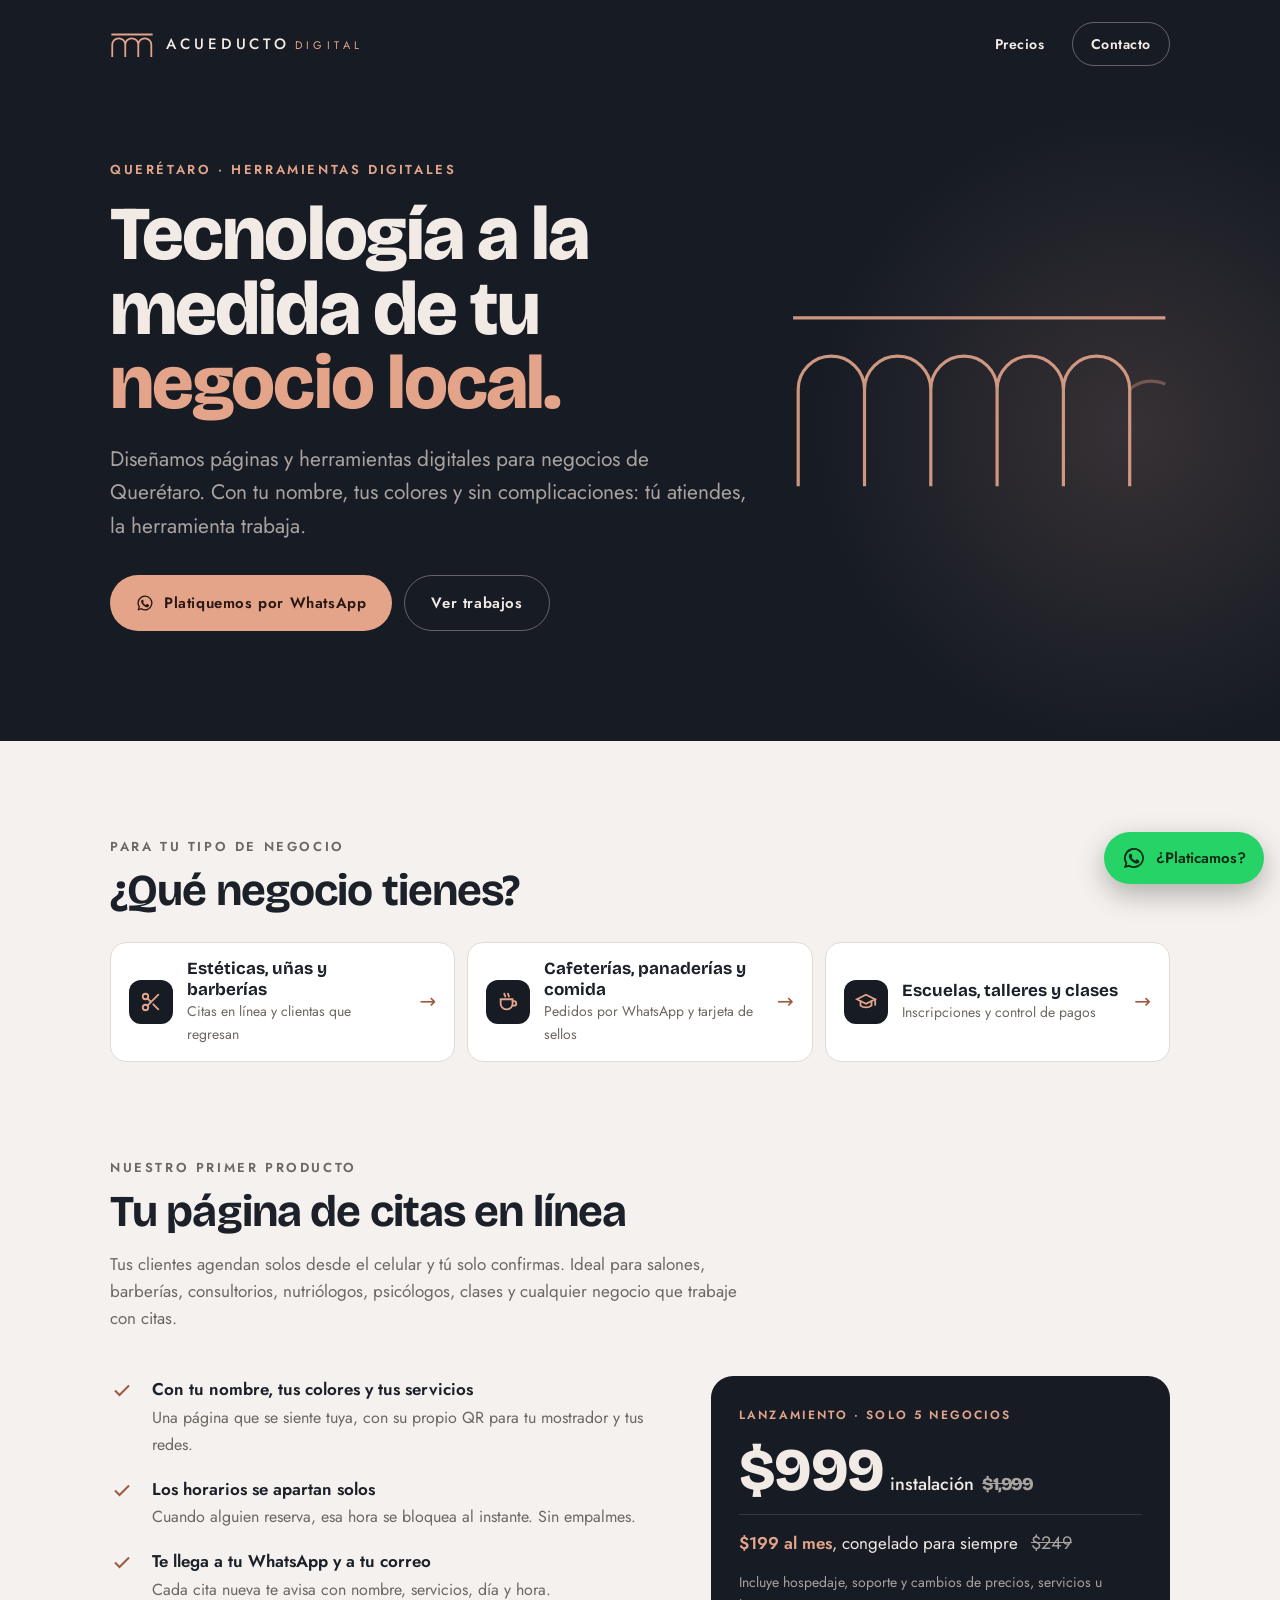
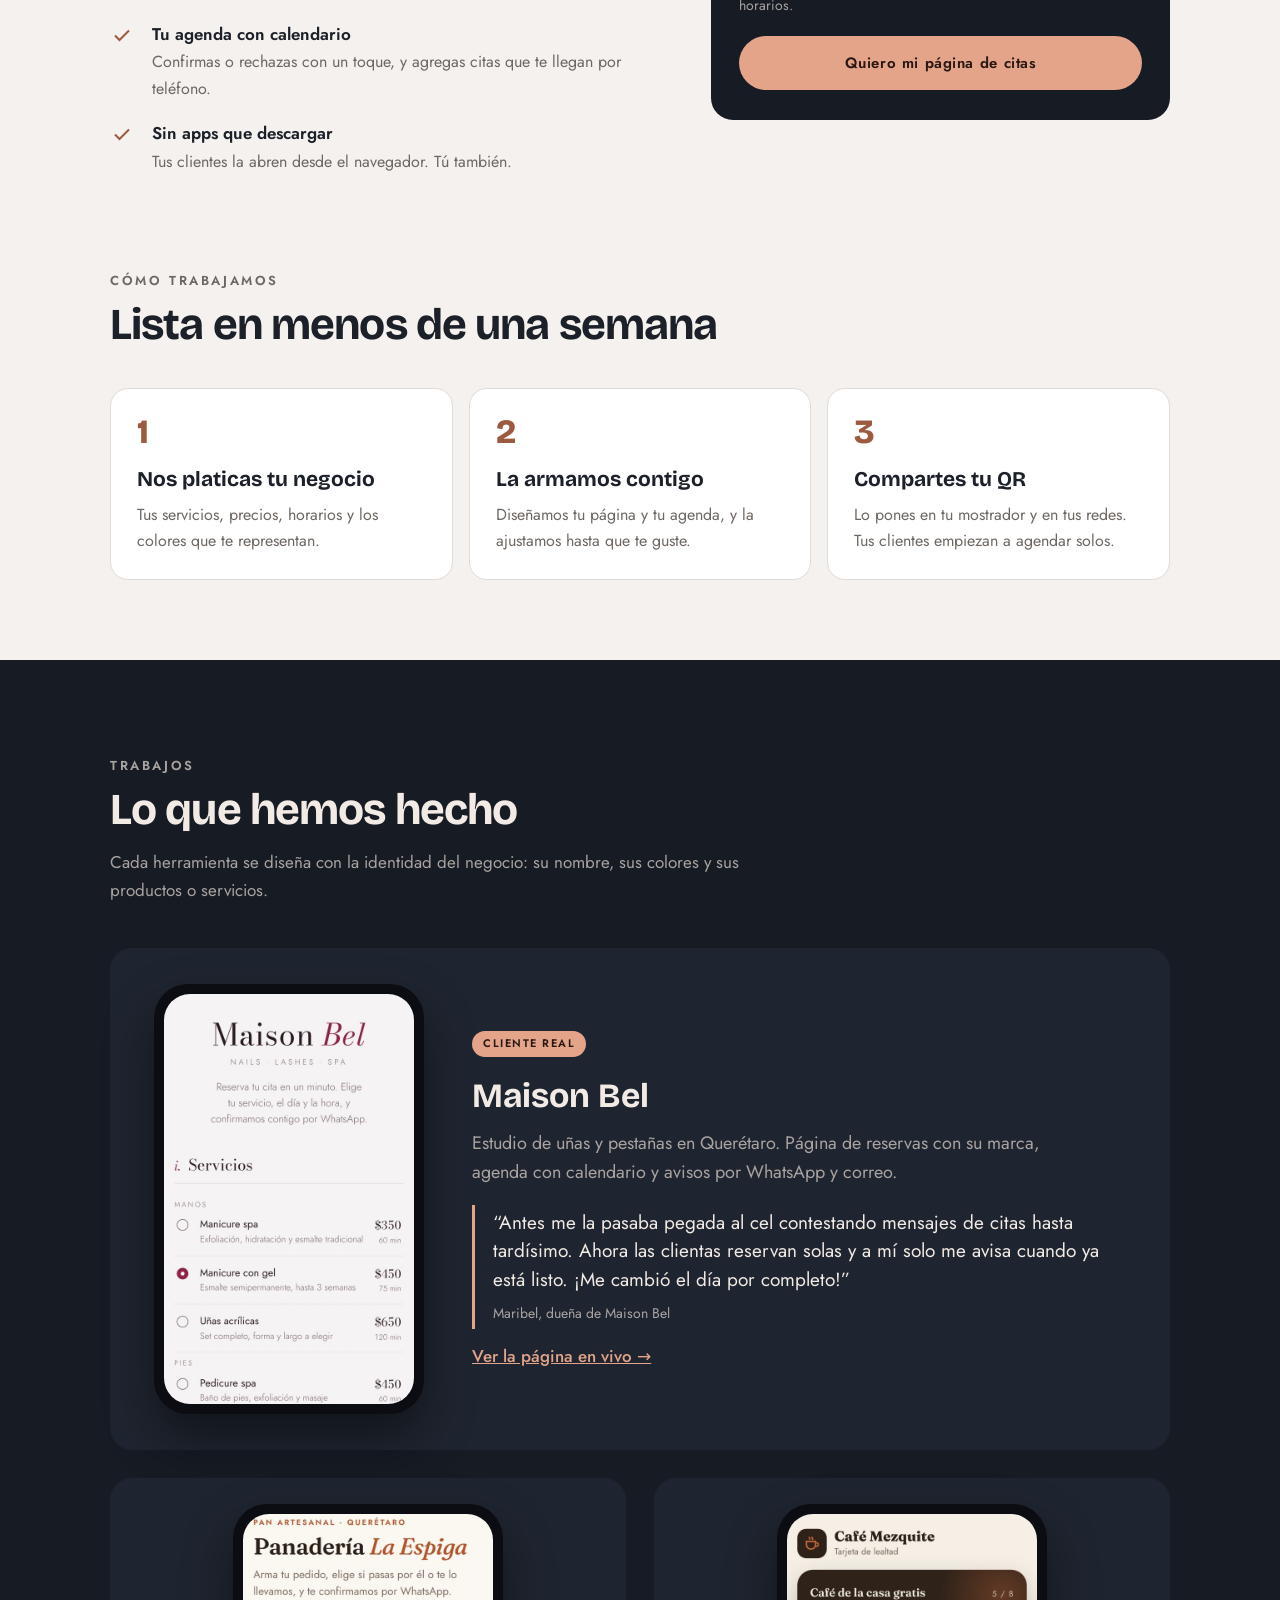
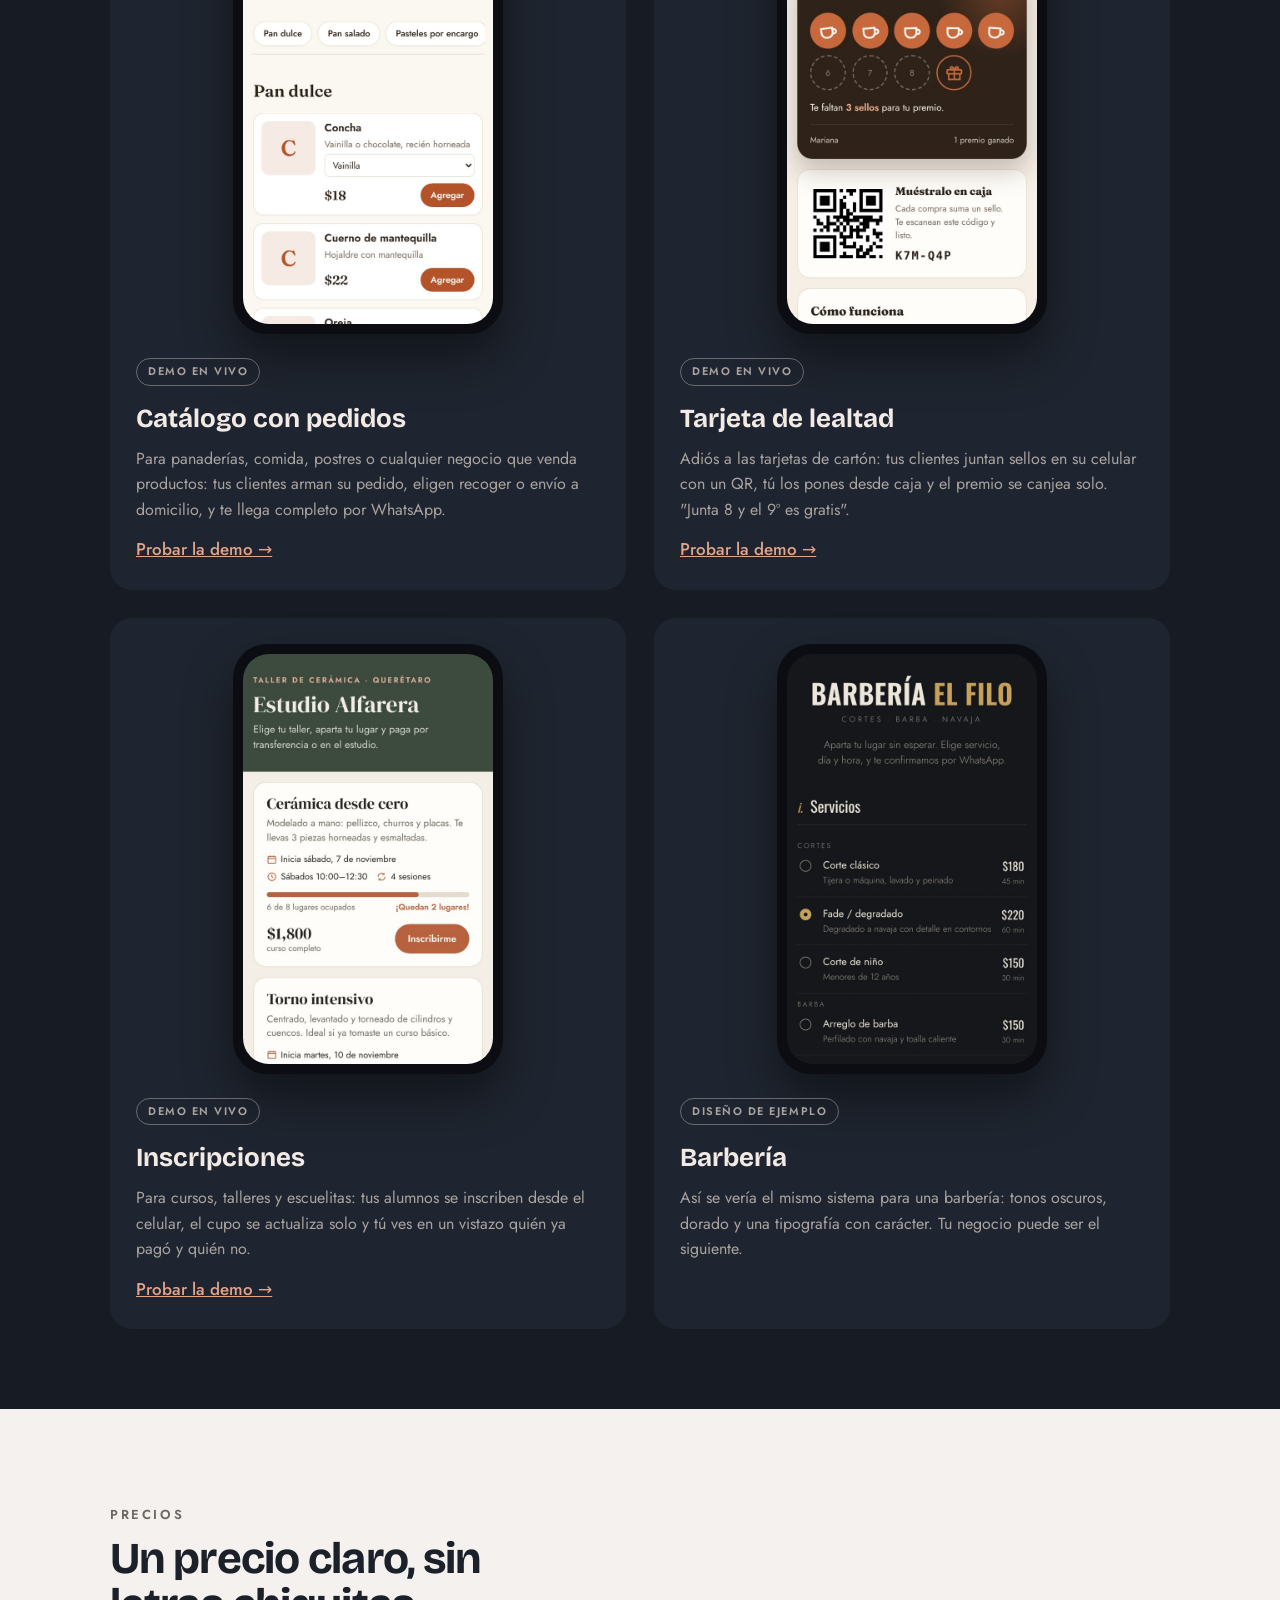
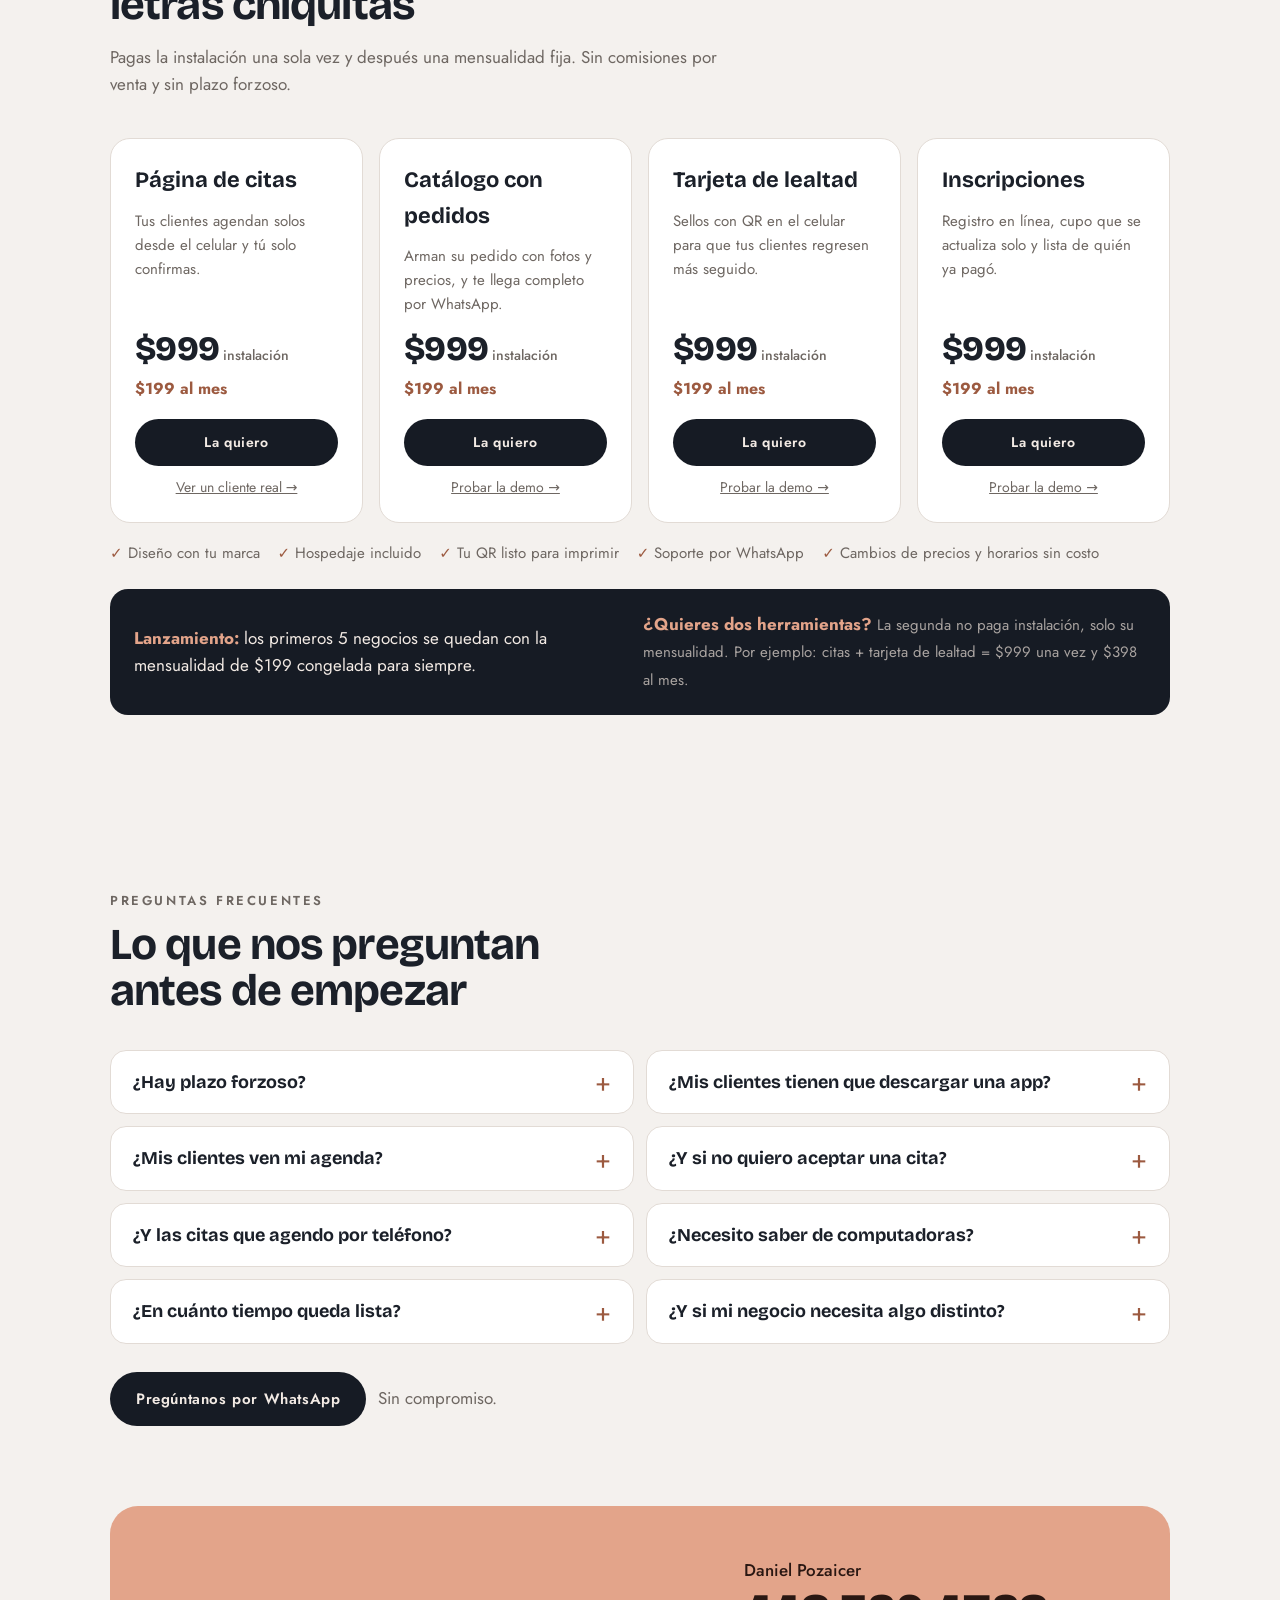
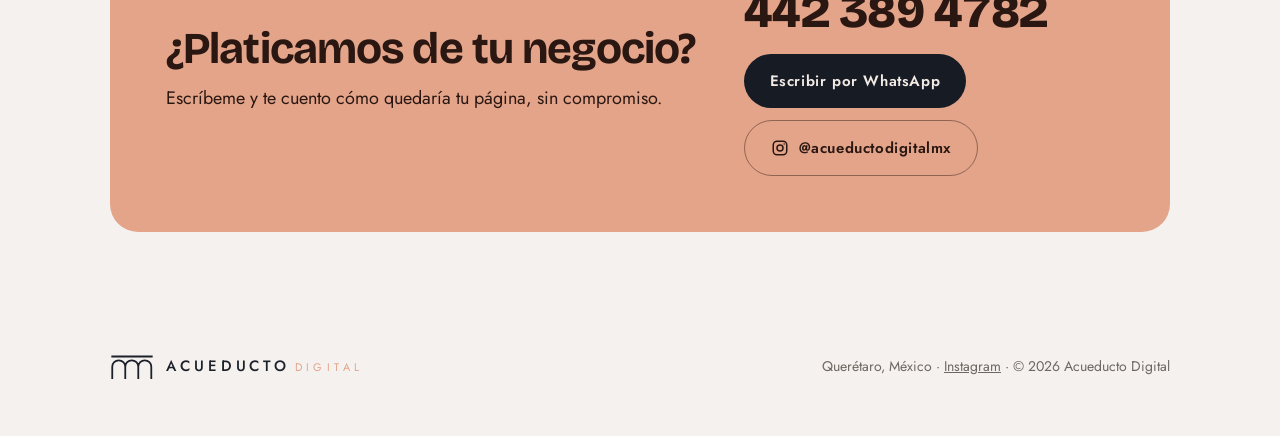
==== commit 12769a93: "Add Maison Bel testimonial from Maribel to homepage and estéticas page Co-Authored-By: Claude Opus 5" ====
--- a/index.html
+++ b/index.html
@@ -149,6 +149,7 @@
             <span class="badge real">Cliente real</span>
             <h3>Maison Bel</h3>
             <p>Estudio de uñas y pestañas en Querétaro. Página de reservas con su marca, agenda con calendario y avisos por WhatsApp y correo.</p>
+            <blockquote class="quote"><p>“Antes me la pasaba pegada al cel contestando mensajes de citas hasta tardísimo. Ahora las clientas reservan solas y a mí solo me avisa cuando ya está listo. ¡Me cambió el día por completo!”</p><footer>Maribel, dueña de Maison Bel</footer></blockquote>
             <a class="link" href="https://maisonbel.netlify.app" target="_blank" rel="noopener">Ver la página en vivo →</a>
           </div>
         </article>
--- a/styles.css
+++ b/styles.css
@@ -191,3 +191,9 @@
   .pains { grid-template-columns: repeat(3, 1fr); }
 }
 @media (prefers-reduced-motion: reduce) { .giro, .wa-float { transition: none; } }
+
+/* Testimonio */
+.quote { margin: 18px 0 0; padding: 4px 0 4px 18px; border-left: 3px solid var(--cantera); }
+.quote p { margin: 0; font-size: 17px; line-height: 1.5; color: var(--on-night); }
+.quote footer { all: unset; display: block; margin-top: 8px; font-size: 14px; color: var(--on-night-muted); }
+.case.featured .quote p { font-size: 19px; }
